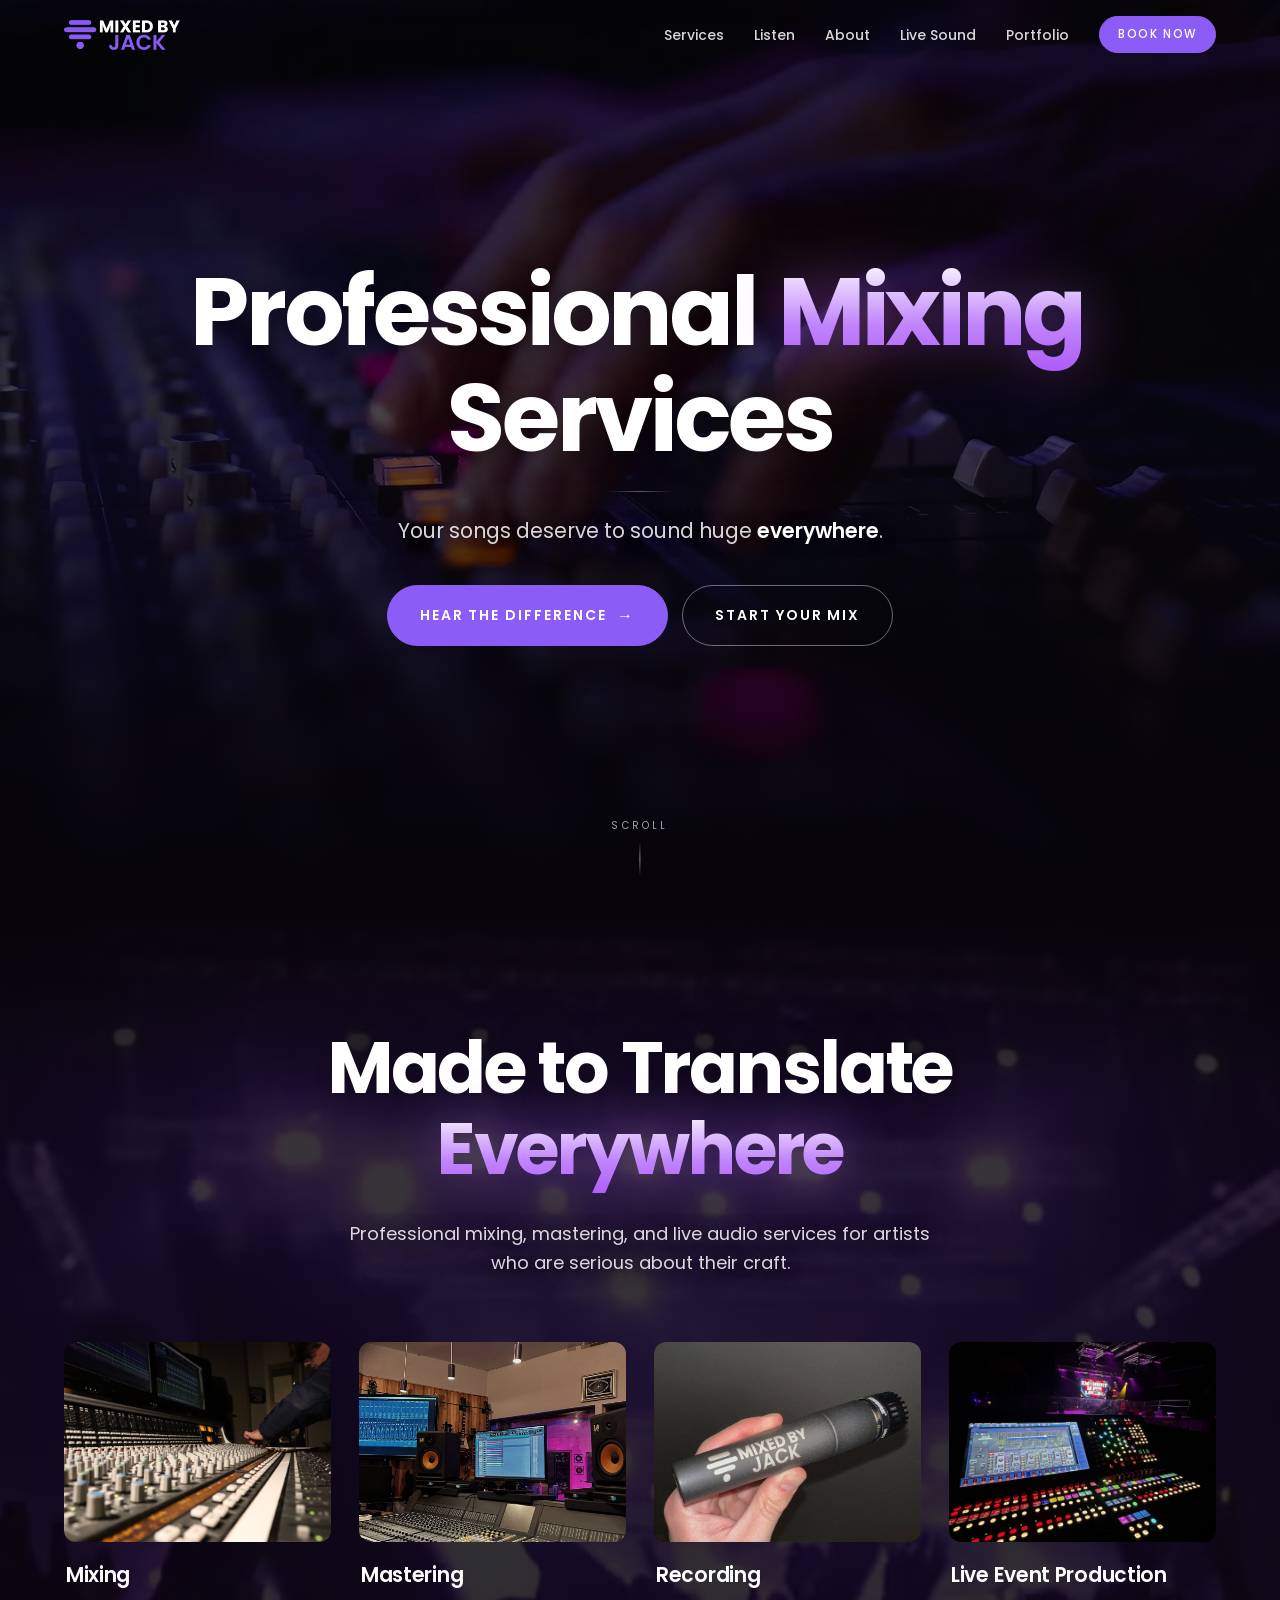
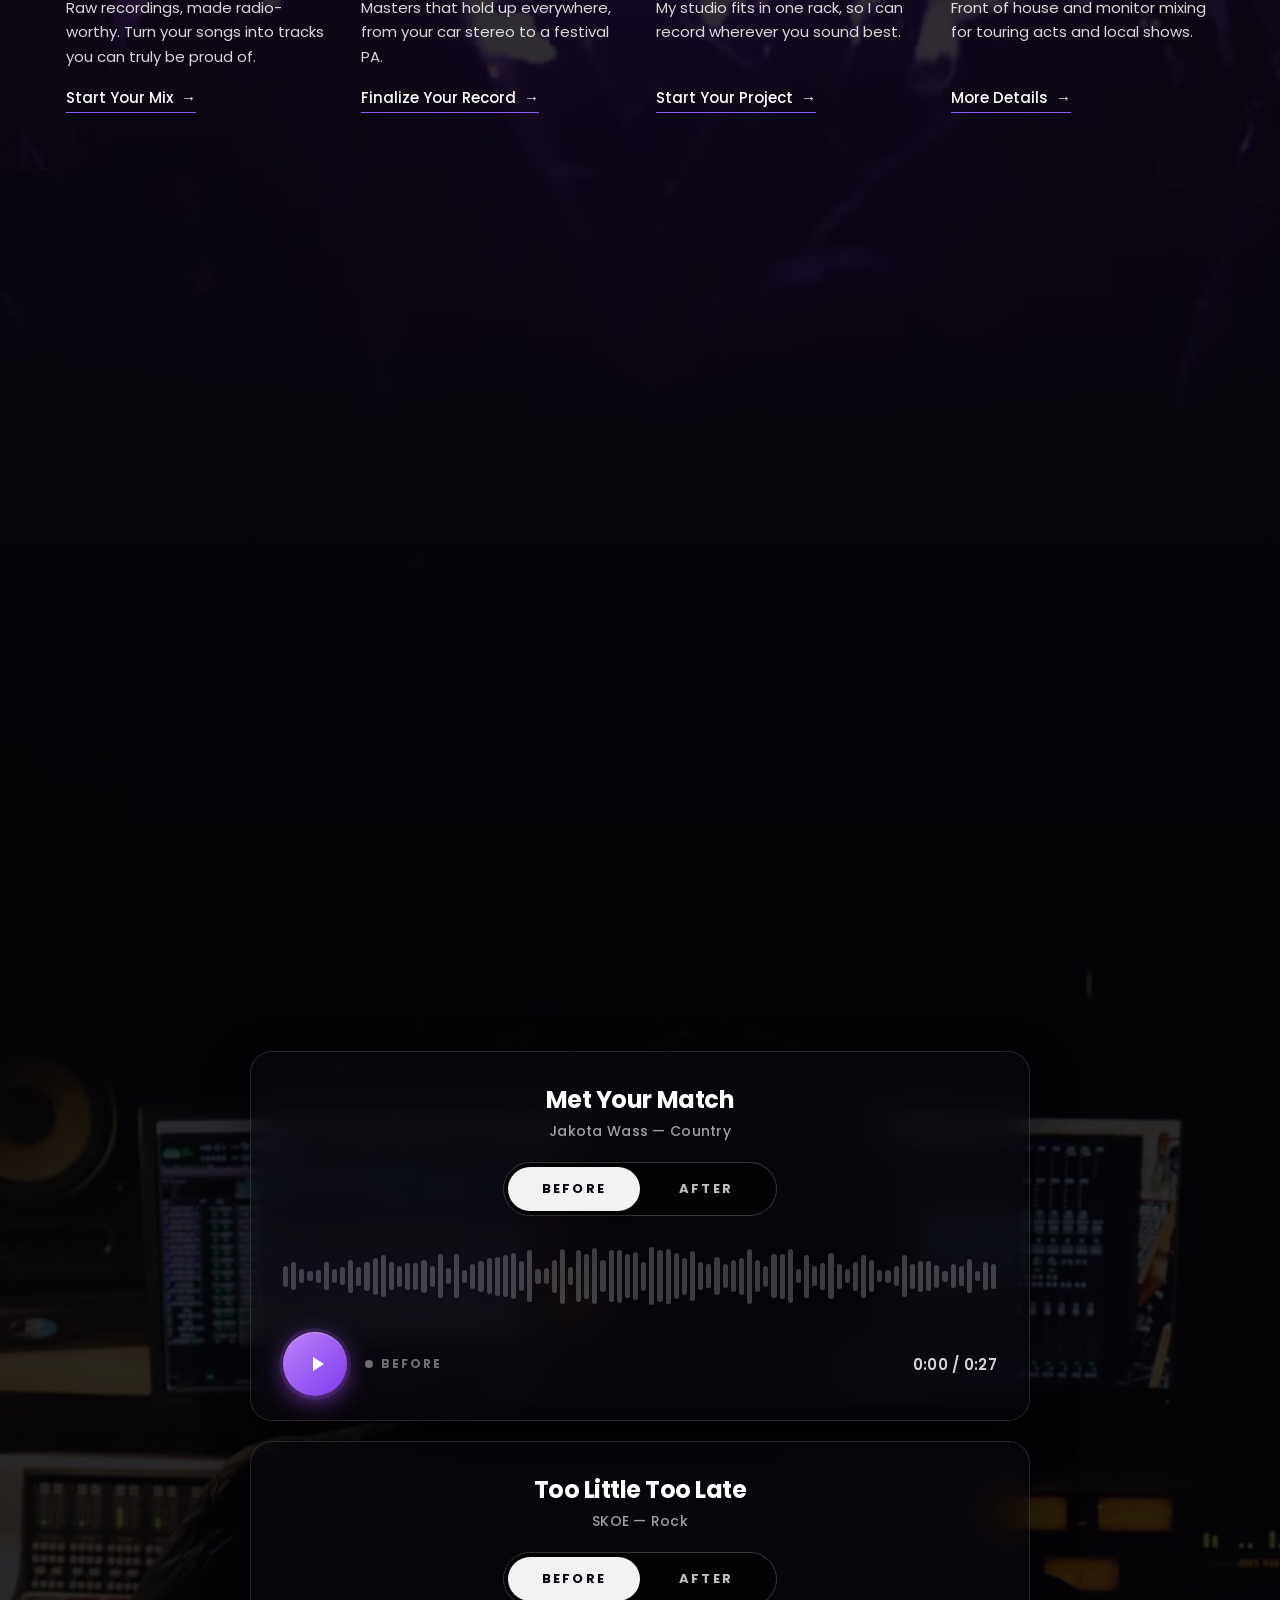
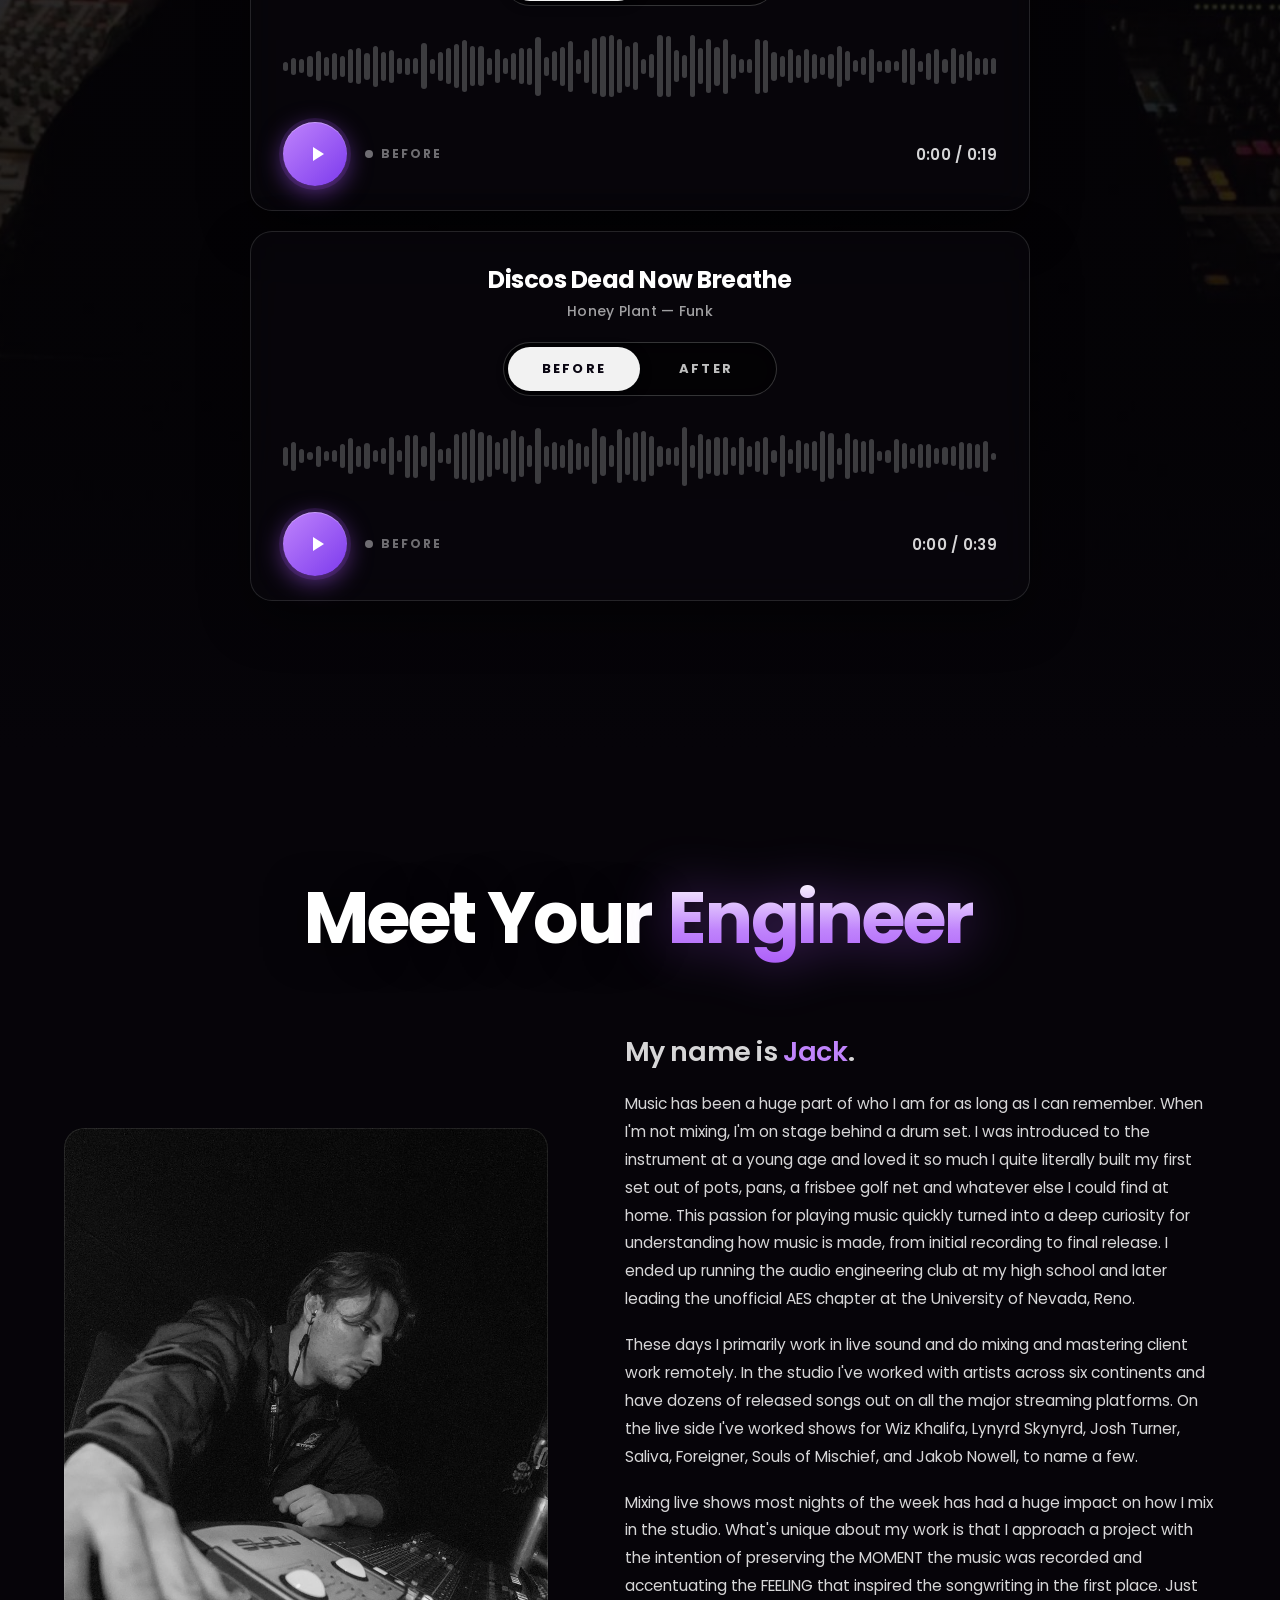
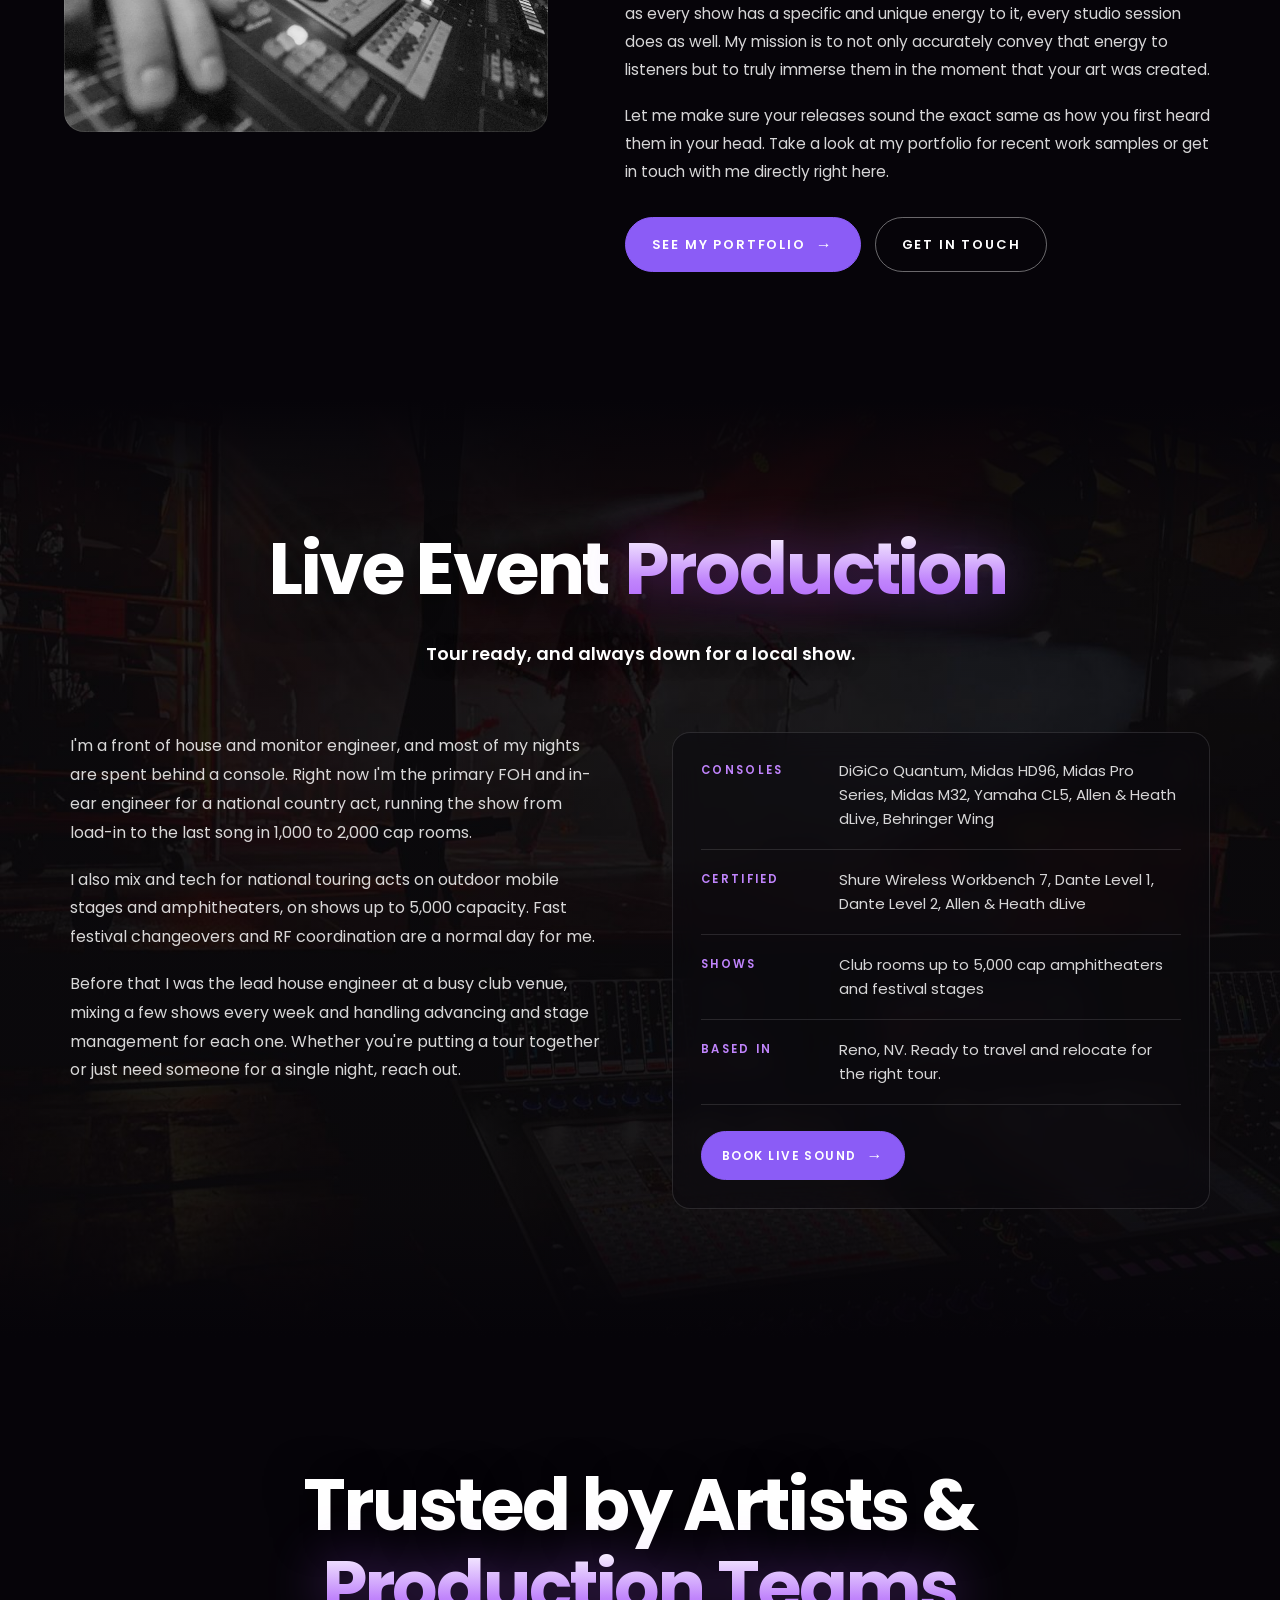
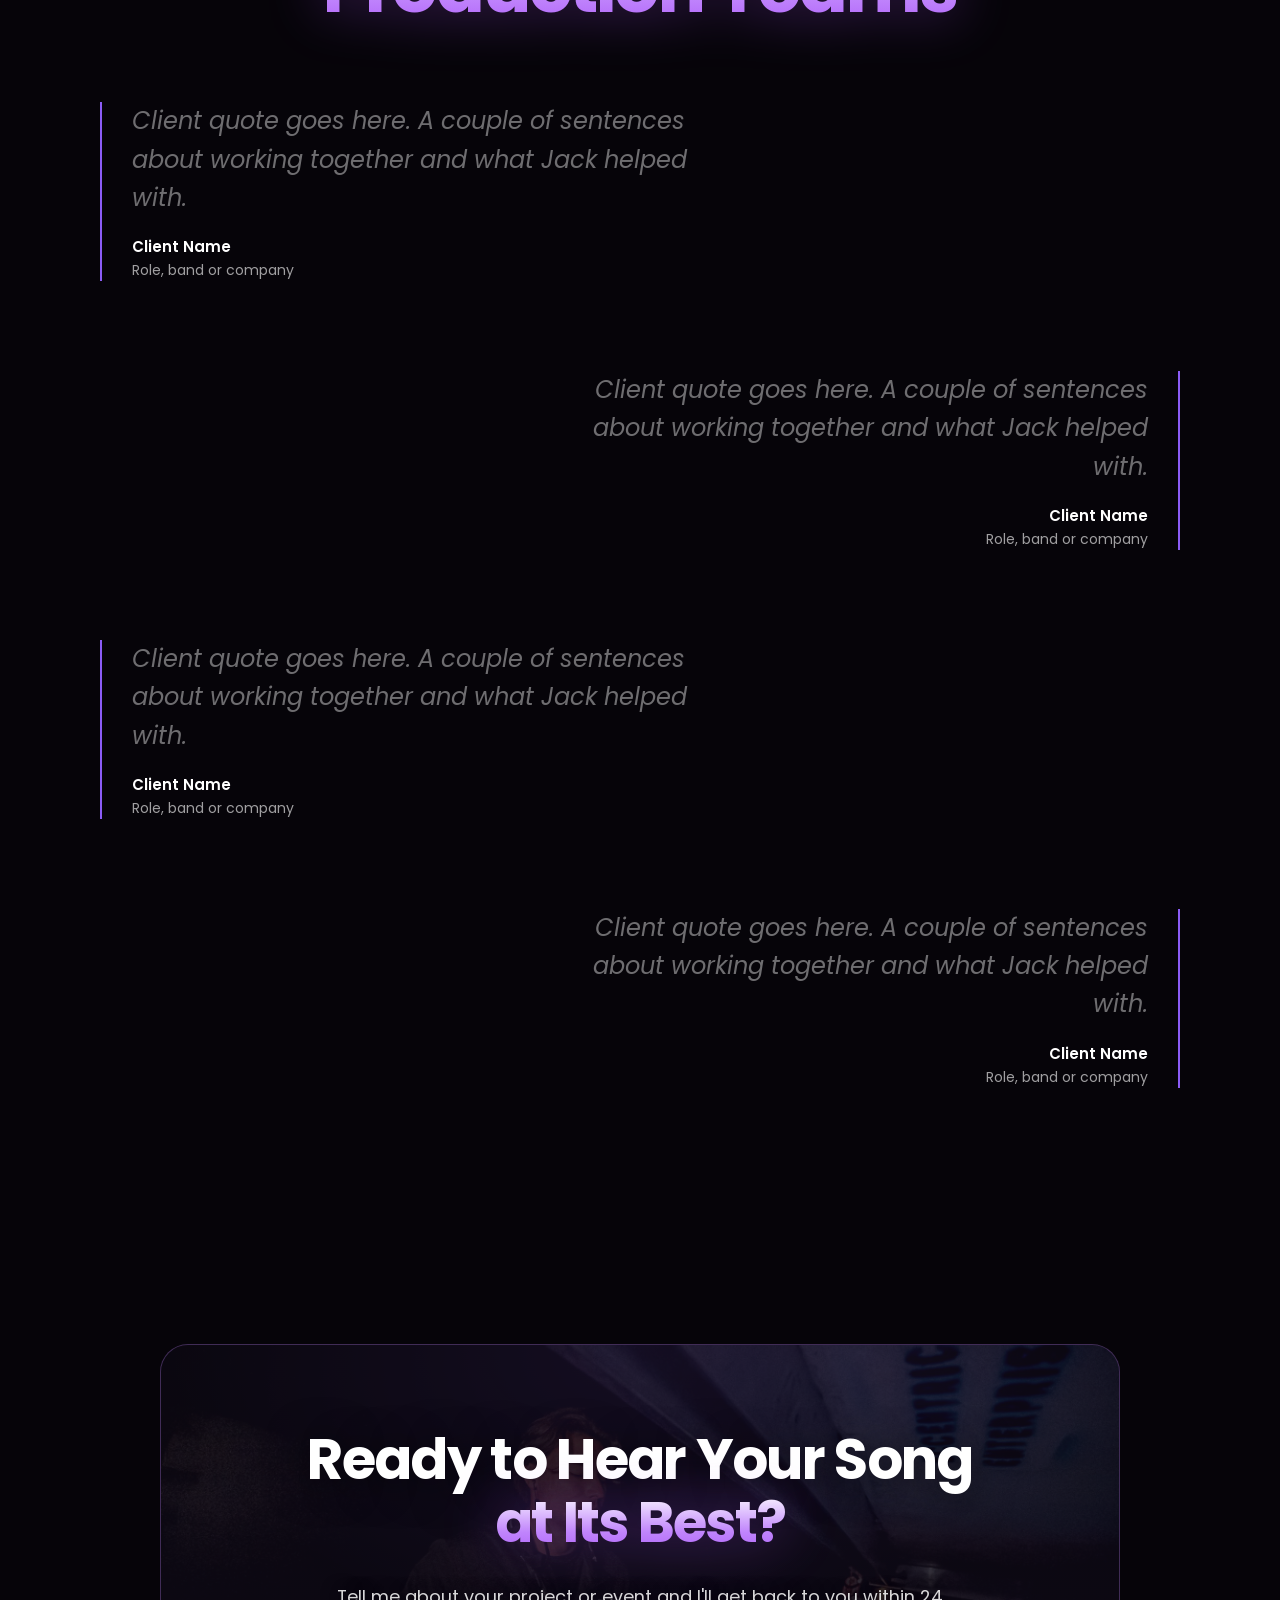
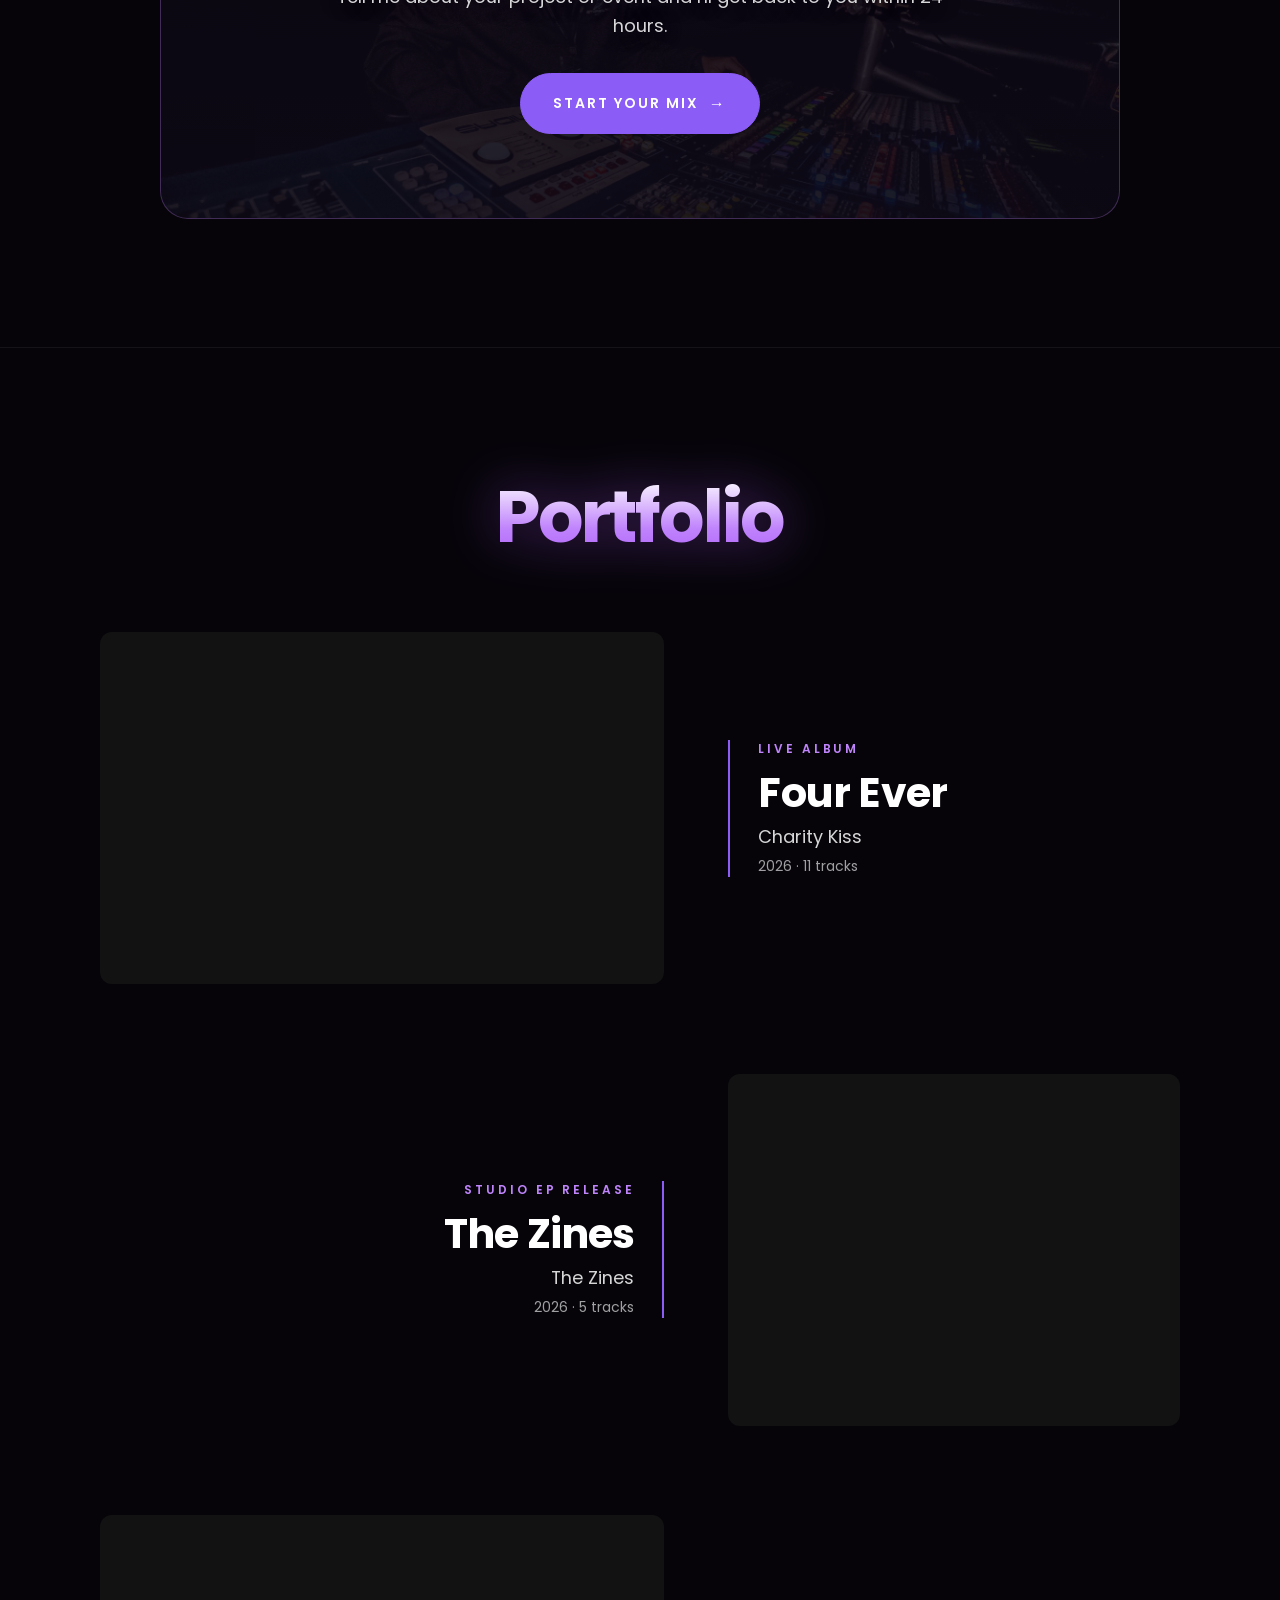
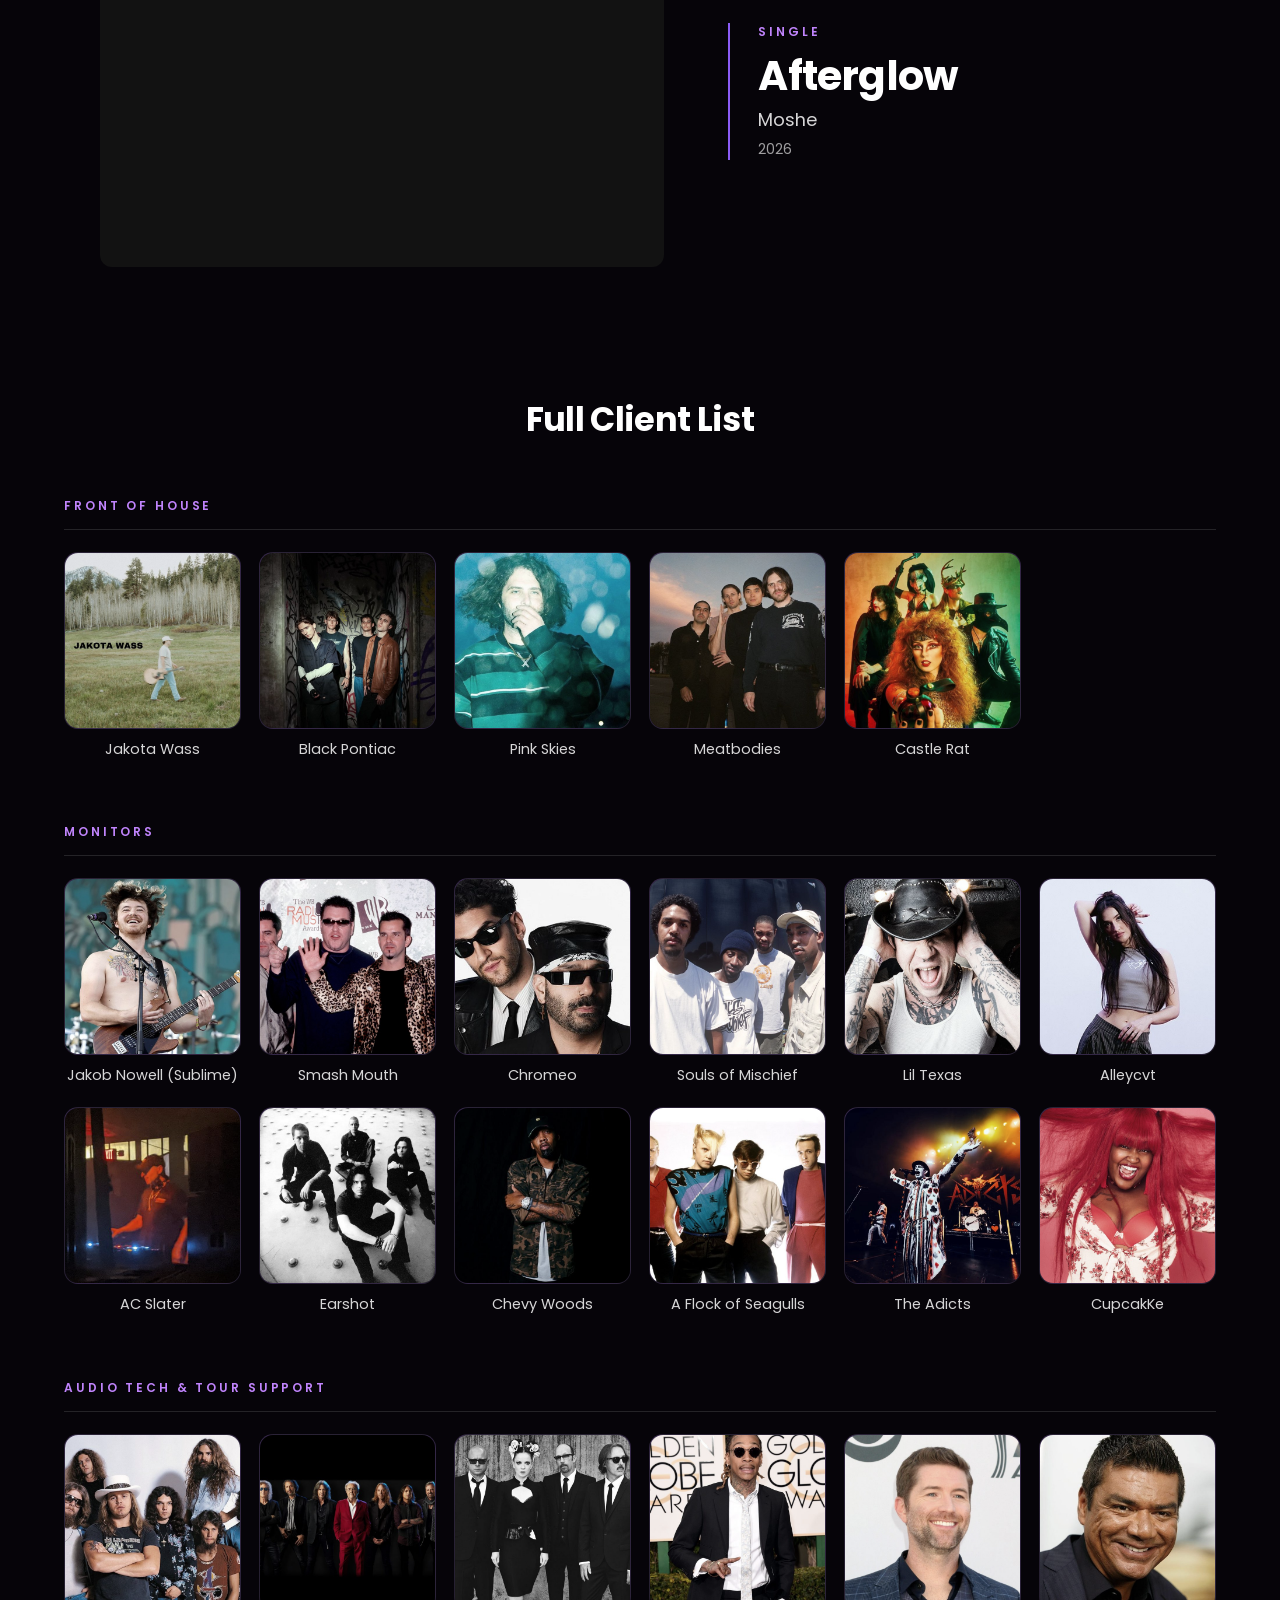
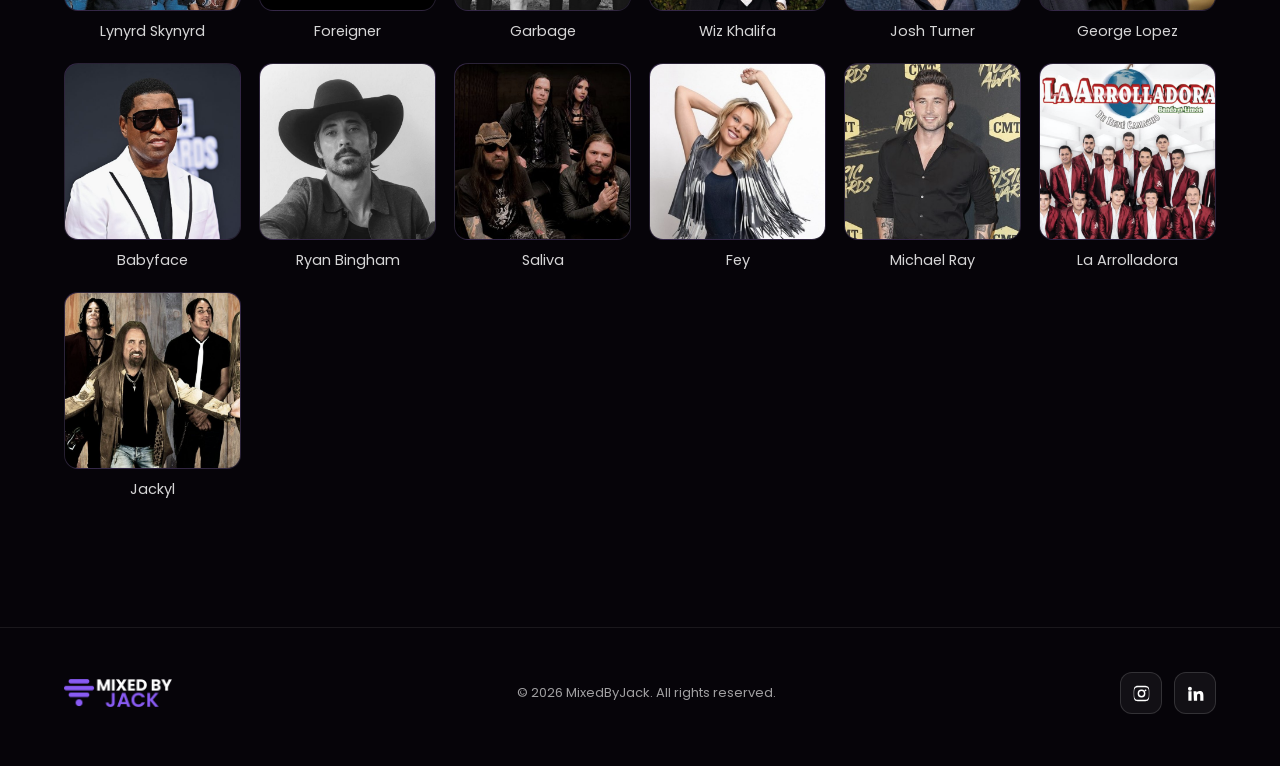
==== mixedbyjack-site 7/index.html @ 138984b7 "Add files via upload" ====
<!doctype html>
<html lang="en">
<head>
<meta charset="utf-8">
<meta name="viewport" content="width=device-width,initial-scale=1">
<title>MixedByJack | Mixing, Mastering &amp; Live Sound by Jack Barrington</title>
<meta name="description" content="Mixing, mastering, recording, and live sound by Jack Barrington. Hear the before and after, then start your mix.">
<meta property="og:title" content="MixedByJack | Professional Mixing Services">
<meta property="og:description" content="Your songs deserve to sound huge everywhere.">
<meta property="og:image" content="assets/og-image.jpg"><!-- change to the full https://yourdomain/assets/og-image.jpg once live -->
<meta name="theme-color" content="#060409">
<link rel="icon" href="assets/icon.svg" type="image/svg+xml">
<link rel="preconnect" href="https://fonts.googleapis.com">
<link rel="preconnect" href="https://fonts.gstatic.com" crossorigin>
<link href="https://fonts.googleapis.com/css2?family=Poppins:ital,wght@0,400;0,500;0,600;0,700;1,400&display=swap" rel="stylesheet">
<link rel="stylesheet" href="styles.css">
</head>
<body>

<!-- ================= NAV ================= -->
<header class="nav" id="nav">
  <div class="nav-inner">
    <a class="logo" href="#top" aria-label="MixedByJack home"><img src="assets/logo-white.png" alt="Mixed By Jack"></a>
    <button class="nav-toggle" aria-label="Open menu" aria-expanded="false"><span></span><span></span><span></span></button>
    <ul class="nav-links">
      <li><a href="#services">Services</a></li>
      <li><a href="#listen">Listen</a></li>
      <li><a href="#about">About</a></li>
      <li><a href="#live">Live Sound</a></li>
      <li><a href="#portfolio">Portfolio</a></li>
      <li><a href="#" class="btn" data-open-intake>Book Now</a></li>
    </ul>
  </div>
</header>

<main id="top">

<!-- ================= HERO ================= -->
<section class="hero" aria-label="Intro">
  <video class="hero-video" autoplay muted loop playsinline preload="auto" poster="assets/hero-poster.jpg" aria-hidden="true">
    <source src="assets/hero.mp4" type="video/mp4">
  </video>
  <div class="hero-content">
    <h1>Professional <span class="accent">Mixing</span> Services</h1>
    <div class="hero-rule" aria-hidden="true"></div>
    <p class="subhead">Your songs deserve to sound huge <strong>everywhere</strong>.</p>
    <div class="hero-ctas">
      <a href="#listen" class="btn btn-lg">Hear the Difference <span class="arrow">→</span></a>
      <a href="#" class="btn btn-lg btn-ghost" data-open-intake>Start Your Mix</a>
    </div>
  </div>
  <a href="#services" class="scroll-cue" aria-label="Scroll down"><span>Scroll</span><span class="bar"></span></a>
</section>

<!-- ================= SERVICES ================= -->
<section class="section services" id="services">
  <div class="bg-media" aria-hidden="true">
    <video autoplay muted loop playsinline preload="metadata" poster="assets/services-bg-poster.jpg">
      <source src="assets/services-bg.mp4" type="video/mp4">
    </video>
  </div>
  <div class="bg-shade" aria-hidden="true"></div>

  <div class="wrap">
    <header class="section-head reveal">
      <h2 class="h2">Made to Translate <span class="accent">Everywhere</span></h2>
      <p class="lede">Professional mixing, mastering, and live audio services for artists who are serious about their craft.</p>
    </header>

    <div class="svc-grid">
      <article class="svc reveal">
        <div class="svc-media"><img src="assets/mixing.jpg" alt="Jack mixing on an analog console" loading="lazy"></div>
        <div class="svc-body">
          <h3>Mixing</h3>
          <p>Raw recordings, made radio-worthy. Turn your songs into tracks you can truly be proud of.</p>
          <a href="#" class="svc-link" data-open-intake>Start Your Mix <span class="arrow">→</span></a>
        </div>
      </article>
      <article class="svc reveal">
        <div class="svc-media"><img src="assets/mastering.jpg" alt="Studio control room with a large-format console" loading="lazy"></div>
        <div class="svc-body">
          <h3>Mastering</h3>
          <p>Masters that hold up everywhere, from your car stereo to a festival PA.</p>
          <a href="#" class="svc-link" data-open-intake>Finalize Your Record <span class="arrow">→</span></a>
        </div>
      </article>
      <article class="svc reveal">
        <div class="svc-media"><img class="mic" src="assets/recording.jpg" alt="Shure SM57 with the Mixed By Jack logo" loading="lazy"></div>
        <div class="svc-body">
          <h3>Recording</h3>
          <p>My studio fits in one rack, so I can record wherever you sound best.</p>
          <a href="#" class="svc-link" data-open-intake>Start Your Project <span class="arrow">→</span></a>
        </div>
      </article>
      <article class="svc reveal">
        <div class="svc-media"><img src="assets/live-card.jpg" alt="DiGiCo console at a live show" loading="lazy"></div>
        <div class="svc-body">
          <h3>Live Event Production</h3>
          <p>Front of house and monitor mixing for touring acts and local shows.</p>
          <a href="#live" class="svc-link">More Details <span class="arrow">→</span></a>
        </div>
      </article>
    </div>

    <div class="trust reveal" aria-label="Selected artists">
      <span class="label">Trusted on Stages With</span>
      <div class="artists">
        <span>Lynyrd Skynyrd</span><span class="sep" aria-hidden="true"></span>
        <span>Wiz Khalifa</span><span class="sep" aria-hidden="true"></span>
        <span>Jakob Nowell (Sublime)</span><span class="sep" aria-hidden="true"></span>
        <span>Foreigner</span><span class="sep" aria-hidden="true"></span>
        <span>Smash Mouth</span><span class="sep" aria-hidden="true"></span>
        <span>Josh Turner</span><span class="sep" aria-hidden="true"></span>
        <span>Chromeo</span><span class="sep" aria-hidden="true"></span>
        <span>A Flock of Seagulls</span><span class="sep" aria-hidden="true"></span>
        <span>Souls of Mischief</span><span class="sep" aria-hidden="true"></span>
        <span>The Adicts</span><span class="sep" aria-hidden="true"></span>
        <span>CupcakKe</span><span class="sep" aria-hidden="true"></span>
        <span>Black Pontiac</span><span class="sep" aria-hidden="true"></span>
        <span>Lil Texas</span>
      </div>
      <a href="#portfolio" class="btn btn-ghost">See the Full Client List <span class="arrow">→</span></a>
    </div>
  </div>
</section>

<!-- ================= HEAR THE DIFFERENCE ================= -->
<section class="section listen" id="listen">
  <div class="bg-media" aria-hidden="true"><img src="assets/listen-bg.jpg" alt="" loading="lazy"></div>
  <div class="bg-shade" aria-hidden="true"></div>
  <div class="wrap">
    <header class="section-head reveal">
      <h2 class="h2">Hear the <span class="accent">Difference</span></h2>
      <p class="lede">Raw files vs final mix.</p>
    </header>
    <div class="players" id="players"></div>
  </div>
</section>

<!-- ================= ABOUT ================= -->
<section class="section about" id="about">
  <div class="wrap">
    <header class="section-head reveal">
      <h2 class="h2">Meet Your <span class="accent">Engineer</span></h2>
    </header>
    <div class="about-grid">
      <div class="about-photo reveal">
        <img src="assets/about-jack-bw.jpg" alt="Jack Barrington mixing on a Midas console" loading="lazy">
      </div>
      <div class="about-text reveal">
        <p class="hello">My name is <span>Jack</span>.</p>
        <p>Music has been a huge part of who I am for as long as I can remember. When I'm not mixing, I'm on stage behind a drum set. I was introduced to the instrument at a young age and loved it so much I quite literally built my first set out of pots, pans, a frisbee golf net and whatever else I could find at home. This passion for playing music quickly turned into a deep curiosity for understanding how music is made, from initial recording to final release. I ended up running the audio engineering club at my high school and later leading the unofficial AES chapter at the University of Nevada, Reno.</p>
        <p>These days I primarily work in live sound and do mixing and mastering client work remotely. In the studio I've worked with artists across six continents and have dozens of released songs out on all the major streaming platforms. On the live side I've worked shows for Wiz Khalifa, Lynyrd Skynyrd, Josh Turner, Saliva, Foreigner, Souls of Mischief, and Jakob Nowell, to name a few.</p>
        <p>Mixing live shows most nights of the week has had a huge impact on how I mix in the studio. What's unique about my work is that I approach a project with the intention of preserving the MOMENT the music was recorded and accentuating the FEELING that inspired the songwriting in the first place. Just as every show has a specific and unique energy to it, every studio session does as well. My mission is to not only accurately convey that energy to listeners but to truly immerse them in the moment that your art was created.</p>
        <p>Let me make sure your releases sound the exact same as how you first heard them in your head. Take a look at my portfolio for recent work samples or get in touch with me directly right here.</p>
        <div class="about-ctas">
          <a href="#portfolio" class="btn">See My Portfolio <span class="arrow">→</span></a>
          <a href="#" class="btn btn-ghost" data-open-contact>Get in Touch</a>
        </div>
      </div>
    </div>
  </div>
</section>

<!-- ================= LIVE SOUND ================= -->
<section class="section live" id="live">
  <div class="bg-media" aria-hidden="true"><img src="assets/live-bg.jpg" alt="" loading="lazy"></div>
  <div class="bg-shade" aria-hidden="true"></div>
  <div class="wrap">
    <header class="section-head reveal">
      <h2 class="h2">Live Event <span class="accent">Production</span></h2>
      <p class="lede"><strong>Tour ready, and always down for a local show.</strong></p>
    </header>
    <div class="live-grid">
      <div class="live-copy reveal">
        <p>I'm a front of house and monitor engineer, and most of my nights are spent behind a console. Right now I'm the primary FOH and in-ear engineer for a national country act, running the show from load-in to the last song in 1,000 to 2,000 cap rooms.</p>
        <p>I also mix and tech for national touring acts on outdoor mobile stages and amphitheaters, on shows up to 5,000 capacity. Fast festival changeovers and RF coordination are a normal day for me.</p>
        <p>Before that I was the lead house engineer at a busy club venue, mixing a few shows every week and handling advancing and stage management for each one. Whether you're putting a tour together or just need someone for a single night, reach out.</p>
      </div>
      <div class="live-panel reveal">
        <dl class="specs">
          <div class="spec"><dt>Consoles</dt><dd>DiGiCo Quantum, Midas HD96, Midas Pro Series, Midas M32, Yamaha CL5, Allen &amp; Heath dLive, Behringer Wing</dd></div>
          <div class="spec"><dt>Certified</dt><dd>Shure Wireless Workbench 7, Dante Level 1, Dante Level 2, Allen &amp; Heath dLive</dd></div>
          <div class="spec"><dt>Shows</dt><dd>Club rooms up to 5,000 cap amphitheaters and festival stages</dd></div>
          <div class="spec"><dt>Based in</dt><dd>Reno, NV. Ready to travel and relocate for the right tour.</dd></div>
        </dl>
        <div class="live-ctas">
          <a href="#" class="btn btn-sm" data-open-contact>Book Live Sound <span class="arrow">→</span></a>
        </div>
      </div>
    </div>
  </div>
</section>

<!-- ================= TESTIMONIALS ================= -->
<section class="section testimonials" id="testimonials">
  <div class="wrap">
    <header class="section-head reveal">
      <h2 class="h2">Trusted by Artists&nbsp;&amp; <span class="accent">Production Teams</span></h2>
    </header>
    <!-- PLACEHOLDERS: replace with real quotes before going live -->
    <div class="quotes">
      <figure class="quote placeholder from-left">
        <blockquote>Client quote goes here. A couple of sentences about working together and what Jack helped with.</blockquote>
        <figcaption>Client Name<span>Role, band or company</span></figcaption>
      </figure>
      <figure class="quote placeholder right from-right">
        <blockquote>Client quote goes here. A couple of sentences about working together and what Jack helped with.</blockquote>
        <figcaption>Client Name<span>Role, band or company</span></figcaption>
      </figure>
      <figure class="quote placeholder from-left">
        <blockquote>Client quote goes here. A couple of sentences about working together and what Jack helped with.</blockquote>
        <figcaption>Client Name<span>Role, band or company</span></figcaption>
      </figure>
      <figure class="quote placeholder right from-right">
        <blockquote>Client quote goes here. A couple of sentences about working together and what Jack helped with.</blockquote>
        <figcaption>Client Name<span>Role, band or company</span></figcaption>
      </figure>
    </div>
  </div>
</section>

<!-- ================= CLOSING CTA ================= -->
<section class="section cta-band">
  <div class="cta-box reveal">
    <div class="cta-img" aria-hidden="true"></div>
    <h2 class="h2">Ready to Hear Your Song <span class="accent">at Its Best?</span></h2>
    <p class="lede">Tell me about your project or event and I'll get back to you within 24 hours.</p>
    <a href="#" class="btn btn-lg" data-open-intake>Start Your Mix <span class="arrow">→</span></a>
  </div>
</section>

<!-- ================= PORTFOLIO ================= -->
<section class="section portfolio" id="portfolio">
  <div class="wrap">
    <header class="section-head reveal">
      <h2 class="h2"><span class="accent">Portfolio</span></h2>
    </header>
    <div class="releases">
      <div class="release left from-left">
        <div class="release-embed">
          <iframe title="Four Ever by Charity Kiss on Spotify" src="https://open.spotify.com/embed/album/7y5wFGn7A2jJnb17vfEDU3?utm_source=generator" width="100%" height="352" frameborder="0" allow="autoplay; clipboard-write; encrypted-media; fullscreen; picture-in-picture" loading="lazy"></iframe>
        </div>
        <div class="release-info">
          <span class="release-kind">Live Album</span>
          <h3>Four Ever</h3>
          <p class="release-artist">Charity Kiss</p>
          <p class="release-meta">2026 &middot; 11 tracks</p>
        </div>
      </div>
      <div class="release right from-right">
        <div class="release-embed">
          <iframe title="The Zines by The Zines on Spotify" src="https://open.spotify.com/embed/album/1oE1qBCgJQDPARWsbunAj9?utm_source=generator" width="100%" height="352" frameborder="0" allow="autoplay; clipboard-write; encrypted-media; fullscreen; picture-in-picture" loading="lazy"></iframe>
        </div>
        <div class="release-info">
          <span class="release-kind">Studio EP Release</span>
          <h3>The Zines</h3>
          <p class="release-artist">The Zines</p>
          <p class="release-meta">2026 &middot; 5 tracks</p>
        </div>
      </div>
      <div class="release left from-left">
        <div class="release-embed">
          <iframe title="Afterglow by Moshe on Spotify" src="https://open.spotify.com/embed/track/5AKsgfSMQgeQwxDvPoNpX8?utm_source=generator" width="100%" height="352" frameborder="0" allow="autoplay; clipboard-write; encrypted-media; fullscreen; picture-in-picture" loading="lazy"></iframe>
        </div>
        <div class="release-info">
          <span class="release-kind">Single</span>
          <h3>Afterglow</h3>
          <p class="release-artist">Moshe</p>
          <p class="release-meta">2026</p>
        </div>
      </div>
    </div>

    <h3 class="clients-title reveal">Full Client List</h3>
    <!-- Artist photos: drop square images into assets/clients/ named like the src below
         (e.g. assets/clients/wiz-khalifa.jpg). Any artist without a photo shows initials. -->
    <div class="client-groups">
      <div class="client-group reveal">
        <h3>Front of House</h3>
        <ul class="artist-grid">
          <li class="artist"><div class="artist-img"><span class="initials" aria-hidden="true">JW</span><img src="assets/clients/jakota-wass.jpg" alt="Jakota Wass" loading="lazy" onerror="this.remove()"></div><span class="artist-name">Jakota Wass</span></li>
          <li class="artist"><div class="artist-img"><span class="initials" aria-hidden="true">BP</span><img src="assets/clients/black-pontiac.jpg" alt="Black Pontiac" loading="lazy" onerror="this.remove()"></div><span class="artist-name">Black Pontiac</span></li>
          <li class="artist"><div class="artist-img"><span class="initials" aria-hidden="true">PS</span><img src="assets/clients/pink-skies.jpg" alt="Pink Skies" loading="lazy" onerror="this.remove()"></div><span class="artist-name">Pink Skies</span></li>
          <li class="artist"><div class="artist-img"><span class="initials" aria-hidden="true">M</span><img src="assets/clients/meatbodies.jpg" alt="Meatbodies" loading="lazy" onerror="this.remove()"></div><span class="artist-name">Meatbodies</span></li>
          <li class="artist"><div class="artist-img"><span class="initials" aria-hidden="true">CR</span><img src="assets/clients/castle-rat.jpg" alt="Castle Rat" loading="lazy" onerror="this.remove()"></div><span class="artist-name">Castle Rat</span></li>
        </ul>
      </div>
      <div class="client-group reveal">
        <h3>Monitors</h3>
        <ul class="artist-grid">
          <li class="artist"><div class="artist-img"><span class="initials" aria-hidden="true">JN</span><img src="assets/clients/jakob-nowell-sublime.jpg" alt="Jakob Nowell (Sublime)" loading="lazy" onerror="this.remove()"></div><span class="artist-name">Jakob Nowell (Sublime)</span></li>
          <li class="artist"><div class="artist-img"><span class="initials" aria-hidden="true">SM</span><img src="assets/clients/smash-mouth.jpg" alt="Smash Mouth" loading="lazy" onerror="this.remove()"></div><span class="artist-name">Smash Mouth</span></li>
          <li class="artist"><div class="artist-img"><span class="initials" aria-hidden="true">C</span><img src="assets/clients/chromeo.jpg" alt="Chromeo" loading="lazy" onerror="this.remove()"></div><span class="artist-name">Chromeo</span></li>
          <li class="artist"><div class="artist-img"><span class="initials" aria-hidden="true">SM</span><img src="assets/clients/souls-of-mischief.jpg" alt="Souls of Mischief" loading="lazy" onerror="this.remove()"></div><span class="artist-name">Souls of Mischief</span></li>
          <li class="artist"><div class="artist-img"><span class="initials" aria-hidden="true">LT</span><img src="assets/clients/lil-texas.jpg" alt="Lil Texas" loading="lazy" onerror="this.remove()"></div><span class="artist-name">Lil Texas</span></li>
          <li class="artist"><div class="artist-img"><span class="initials" aria-hidden="true">A</span><img src="assets/clients/alleycvt.jpg" alt="Alleycvt" loading="lazy" onerror="this.remove()"></div><span class="artist-name">Alleycvt</span></li>
          <li class="artist"><div class="artist-img"><span class="initials" aria-hidden="true">AS</span><img src="assets/clients/ac-slater.jpg" alt="AC Slater" loading="lazy" onerror="this.remove()"></div><span class="artist-name">AC Slater</span></li>
          <li class="artist"><div class="artist-img"><span class="initials" aria-hidden="true">E</span><img src="assets/clients/earshot.jpg" alt="Earshot" loading="lazy" onerror="this.remove()"></div><span class="artist-name">Earshot</span></li>
          <li class="artist"><div class="artist-img"><span class="initials" aria-hidden="true">CW</span><img src="assets/clients/chevy-woods.jpg" alt="Chevy Woods" loading="lazy" onerror="this.remove()"></div><span class="artist-name">Chevy Woods</span></li>
          <li class="artist"><div class="artist-img"><span class="initials" aria-hidden="true">AF</span><img src="assets/clients/a-flock-of-seagulls.jpg" alt="A Flock of Seagulls" loading="lazy" onerror="this.remove()"></div><span class="artist-name">A Flock of Seagulls</span></li>
          <li class="artist"><div class="artist-img"><span class="initials" aria-hidden="true">TA</span><img src="assets/clients/the-adicts.jpg" alt="The Adicts" loading="lazy" onerror="this.remove()"></div><span class="artist-name">The Adicts</span></li>
          <li class="artist"><div class="artist-img"><span class="initials" aria-hidden="true">C</span><img src="assets/clients/cupcakke.jpg" alt="CupcakKe" loading="lazy" onerror="this.remove()"></div><span class="artist-name">CupcakKe</span></li>
        </ul>
      </div>
      <div class="client-group reveal">
        <h3>Audio Tech &amp; Tour Support</h3>
        <ul class="artist-grid">
          <li class="artist"><div class="artist-img"><span class="initials" aria-hidden="true">LS</span><img src="assets/clients/lynyrd-skynyrd.jpg" alt="Lynyrd Skynyrd" loading="lazy" onerror="this.remove()"></div><span class="artist-name">Lynyrd Skynyrd</span></li>
          <li class="artist"><div class="artist-img"><span class="initials" aria-hidden="true">F</span><img src="assets/clients/foreigner.jpg" alt="Foreigner" loading="lazy" onerror="this.remove()"></div><span class="artist-name">Foreigner</span></li>
          <li class="artist"><div class="artist-img"><span class="initials" aria-hidden="true">G</span><img src="assets/clients/garbage.jpg" alt="Garbage" loading="lazy" onerror="this.remove()"></div><span class="artist-name">Garbage</span></li>
          <li class="artist"><div class="artist-img"><span class="initials" aria-hidden="true">WK</span><img src="assets/clients/wiz-khalifa.jpg" alt="Wiz Khalifa" loading="lazy" onerror="this.remove()"></div><span class="artist-name">Wiz Khalifa</span></li>
          <li class="artist"><div class="artist-img"><span class="initials" aria-hidden="true">JT</span><img src="assets/clients/josh-turner.jpg" alt="Josh Turner" loading="lazy" onerror="this.remove()"></div><span class="artist-name">Josh Turner</span></li>
          <li class="artist"><div class="artist-img"><span class="initials" aria-hidden="true">GL</span><img src="assets/clients/george-lopez.jpg" alt="George Lopez" loading="lazy" onerror="this.remove()"></div><span class="artist-name">George Lopez</span></li>
          <li class="artist"><div class="artist-img"><span class="initials" aria-hidden="true">B</span><img src="assets/clients/babyface.jpg" alt="Babyface" loading="lazy" onerror="this.remove()"></div><span class="artist-name">Babyface</span></li>
          <li class="artist"><div class="artist-img"><span class="initials" aria-hidden="true">RB</span><img src="assets/clients/ryan-bingham.jpg" alt="Ryan Bingham" loading="lazy" onerror="this.remove()"></div><span class="artist-name">Ryan Bingham</span></li>
          <li class="artist"><div class="artist-img"><span class="initials" aria-hidden="true">S</span><img src="assets/clients/saliva.jpg" alt="Saliva" loading="lazy" onerror="this.remove()"></div><span class="artist-name">Saliva</span></li>
          <li class="artist"><div class="artist-img"><span class="initials" aria-hidden="true">F</span><img src="assets/clients/fey.jpg" alt="Fey" loading="lazy" onerror="this.remove()"></div><span class="artist-name">Fey</span></li>
          <li class="artist"><div class="artist-img"><span class="initials" aria-hidden="true">MR</span><img src="assets/clients/michael-ray.jpg" alt="Michael Ray" loading="lazy" onerror="this.remove()"></div><span class="artist-name">Michael Ray</span></li>
          <li class="artist"><div class="artist-img"><span class="initials" aria-hidden="true">LA</span><img src="assets/clients/la-arrolladora.jpg" alt="La Arrolladora" loading="lazy" onerror="this.remove()"></div><span class="artist-name">La Arrolladora</span></li>
          <li class="artist"><div class="artist-img"><span class="initials" aria-hidden="true">J</span><img src="assets/clients/jackyl.jpg" alt="Jackyl" loading="lazy" onerror="this.remove()"></div><span class="artist-name">Jackyl</span></li>
        </ul>
      </div>
    </div>
  </div>
</section>

</main>

<footer class="footer">
  <div class="footer-inner">
    <a class="logo" href="#top" aria-label="Back to top"><img src="assets/logo-white.png" alt="Mixed By Jack"></a>
    <small>&copy; <span id="year"></span> MixedByJack. All rights reserved.</small>
    <div class="socials">
      <a class="social" href="https://www.instagram.com/mixed.by.jack" target="_blank" rel="noopener" aria-label="Instagram">
        <svg viewBox="0 0 24 24"><path d="M12 2.2c3.2 0 3.6 0 4.8.1 1.2.1 1.8.2 2.2.4.6.2 1 .5 1.4.9.4.4.7.8.9 1.4.2.4.4 1 .4 2.2.1 1.3.1 1.6.1 4.8s0 3.6-.1 4.8c-.1 1.2-.2 1.8-.4 2.2-.2.6-.5 1-.9 1.4-.4.4-.8.7-1.4.9-.4.2-1 .4-2.2.4-1.3.1-1.6.1-4.8.1s-3.6 0-4.8-.1c-1.2-.1-1.8-.2-2.2-.4-.6-.2-1-.5-1.4-.9-.4-.4-.7-.8-.9-1.4-.2-.4-.4-1-.4-2.2C2.2 15.6 2.2 15.2 2.2 12s0-3.6.1-4.8c.1-1.2.2-1.8.4-2.2.2-.6.5-1 .9-1.4.4-.4.8-.7 1.4-.9.4-.2 1-.4 2.2-.4C8.4 2.2 8.8 2.2 12 2.2zm0 1.8c-3.1 0-3.5 0-4.7.1-1.1.1-1.7.2-2.1.4-.5.2-.9.4-1.2.8-.4.4-.6.7-.8 1.2-.2.4-.3 1-.4 2.1C2.7 9.8 2.7 10.2 2.7 12s0 2.2.1 3.4c.1 1.1.2 1.7.4 2.1.2.5.4.9.8 1.2.4.4.7.6 1.2.8.4.2 1 .3 2.1.4 1.2.1 1.6.1 4.7.1s3.5 0 4.7-.1c1.1-.1 1.7-.2 2.1-.4.5-.2.9-.4 1.2-.8.4-.4.6-.7.8-1.2.2-.4.3-1 .4-2.1.1-1.2.1-1.6.1-3.4s0-2.2-.1-3.4c-.1-1.1-.2-1.7-.4-2.1-.2-.5-.4-.9-.8-1.2-.4-.4-.7-.6-1.2-.8-.4-.2-1-.3-2.1-.4C15.5 4 15.1 4 12 4zm0 3.1a4.9 4.9 0 110 9.8 4.9 4.9 0 010-9.8zm0 8a3.1 3.1 0 100-6.2 3.1 3.1 0 000 6.2zm5.1-8.3a1.15 1.15 0 110 2.3 1.15 1.15 0 010-2.3z"/></svg>
      </a>
      <a class="social" href="https://www.linkedin.com/in/jack-barrington/" target="_blank" rel="noopener" aria-label="LinkedIn">
        <svg viewBox="0 0 24 24"><path d="M4.98 3.5a2.5 2.5 0 11-.02 5 2.5 2.5 0 01.02-5zM3 9h4v12H3zM9.5 9h3.8v1.7h.1c.5-1 1.8-2 3.8-2 4 0 4.8 2.6 4.8 6V21h-4v-5.6c0-1.3 0-3-1.9-3s-2.1 1.4-2.1 2.9V21h-4z"/></svg>
      </a>
    </div>
  </div>
</footer>

<!-- ================= INTAKE MODAL ================= -->
<div class="modal" id="intake" role="dialog" aria-modal="true" aria-labelledby="intake-title">
  <div class="modal-panel">
    <button class="modal-close" type="button" aria-label="Close" data-close-intake>&times;</button>
    <h2 id="intake-title">From Rough Demo to <span class="accent">Release Ready</span></h2>
    <p class="sub">Tell me about your project and I'll get back to you with next steps.</p>

    <form class="form" id="intake-form" novalidate>
      <div class="row-2">
        <div class="field" data-required>
          <label for="f-first">First name <span class="req">*</span></label>
          <input class="input" id="f-first" name="first_name" type="text" autocomplete="given-name" placeholder="Your first name">
          <div class="err">Please enter your first name.</div>
        </div>
        <div class="field" data-required>
          <label for="f-artist">Artist / band name <span class="req">*</span></label>
          <input class="input" id="f-artist" name="artist_name" type="text" placeholder="Who's the music by?">
          <div class="err">Please enter your artist or band name.</div>
        </div>
      </div>

      <div class="field" data-required data-type="email">
        <label for="f-email">Email <span class="req">*</span></label>
        <input class="input" id="f-email" name="email" type="email" autocomplete="email" placeholder="you@email.com">
        <div class="err">Please enter a valid email address.</div>
      </div>

      <div class="field" data-required data-type="choice">
        <span class="label" id="f-type-label">Project type <span class="req">*</span></span>
        <div class="choice-group" role="radiogroup" aria-labelledby="f-type-label">
          <label class="choice"><input type="radio" name="project_type" value="Single"><span>Single</span></label>
          <label class="choice"><input type="radio" name="project_type" value="EP"><span>EP</span></label>
          <label class="choice"><input type="radio" name="project_type" value="Album"><span>Album</span></label>
        </div>
        <div class="err">Please choose a project type.</div>
      </div>

      <div class="field">
        <label for="f-desc">Tell me about your project <span class="opt">(optional)</span></label>
        <textarea class="textarea" id="f-desc" name="project_description" placeholder="Genre, number of songs, timeline, what you're going for..."></textarea>
      </div>

      <div class="field">
        <label for="f-notes">References or anything else <span class="opt">(optional)</span></label>
        <textarea class="textarea" id="f-notes" name="additional_notes" placeholder="Reference tracks, artists you love the sound of, questions..."></textarea>
      </div>

      <div class="field">
        <span class="label">Upload your music <span class="opt">(optional)</span></span>
        <label class="dropzone" id="dropzone">
          <input type="file" id="f-files" name="files" multiple accept="audio/*,.wav,.aif,.aiff,.mp3,.flac,.m4a,.zip">
          <span class="icon" aria-hidden="true"><svg viewBox="0 0 24 24"><path d="M11 16V7.8l-3.3 3.3-1.4-1.4L12 4l5.7 5.7-1.4 1.4L13 7.8V16h-2zm-6 4v-5h2v3h10v-3h2v5H5z"/></svg></span>
          <strong>Drop files here or click to browse</strong>
          <small>Demos, rough mixes, or stems (WAV, AIFF, MP3, FLAC, ZIP)</small>
        </label>
        <ul class="file-list" id="file-list"></ul>
      </div>

      <div class="field">
        <label for="f-link">Or share a link <span class="opt">(optional)</span></label>
        <input class="input" id="f-link" name="file_link" type="url" placeholder="Dropbox, Google Drive, or WeTransfer link">
      </div>

      <button class="btn btn-lg" type="submit" id="f-submit">Send My Project <span class="arrow">→</span></button>
      <p class="form-note">No commitment. I'll reply by email.</p>
    </form>

    <div class="success" role="status" aria-live="polite">
      <div class="check"><svg viewBox="0 0 24 24"><path d="M5 12.5l4.5 4.5L19 7.5"/></svg></div>
      <h3>Got it<span id="success-name"></span>!</h3>
      <p>Thanks for sending your project over. I'll be in touch by email soon.</p>
      <button class="btn" type="button" style="margin-top:24px" data-close-intake>Back to the Site</button>
    </div>
  </div>
</div>

<!-- ================= CONTACT MODAL ================= -->
<div class="modal" id="contact" role="dialog" aria-modal="true" aria-labelledby="contact-title">
  <div class="modal-panel">
    <button class="modal-close" type="button" aria-label="Close" data-close-contact>&times;</button>
    <h2 id="contact-title">Get in <span class="accent">Touch</span></h2>
    <p class="sub">Questions, live bookings, or anything else. Send me a message and I'll get back to you.</p>
    <form class="form" id="contact-form" novalidate>
      <div class="row-2">
        <div class="field" data-required>
          <label for="c-name">Name <span class="req">*</span></label>
          <input class="input" id="c-name" name="name" type="text" autocomplete="name" placeholder="Your name">
          <div class="err">Please enter your name.</div>
        </div>
        <div class="field" data-required data-type="email">
          <label for="c-email">Email <span class="req">*</span></label>
          <input class="input" id="c-email" name="email" type="email" autocomplete="email" placeholder="you@email.com">
          <div class="err">Please enter a valid email address.</div>
        </div>
      </div>
      <div class="field" data-required data-type="text">
        <label for="c-msg">Message <span class="req">*</span></label>
        <textarea class="textarea" id="c-msg" name="message" placeholder="What's on your mind?"></textarea>
        <div class="err">Please write a message.</div>
      </div>
      <button class="btn btn-lg" type="submit" id="c-submit">Send Message <span class="arrow">→</span></button>
    </form>
    <div class="success" role="status" aria-live="polite">
      <div class="check"><svg viewBox="0 0 24 24"><path d="M5 12.5l4.5 4.5L19 7.5"/></svg></div>
      <h3>Thanks<span id="c-success-name"></span>!</h3>
      <p>Your message is on its way. I'll get back to you soon.</p>
      <button class="btn" type="button" style="margin-top:24px" data-close-contact>Back to the Site</button>
    </div>
  </div>
</div>

<script src="main.js"></script>
</body>
</html>
---- mixedbyjack-site 7/styles.css ----
/* =========================================================
   MixedByJack — site styles
   ========================================================= */
:root{
  --ink:#ffffff;
  --ink-soft:rgba(255,255,255,.84);
  --ink-faint:rgba(255,255,255,.62);
  --ink-quiet:rgba(255,255,255,.42);
  --line:rgba(255,255,255,.12);
  --brand:#8b5cf6;
  --purple:#a855f7;
  --purple-bright:#c084fc;
  --purple-deep:#7c3aed;
  --purple-glow:rgba(168,85,247,.6);
  --bg:#060409;
  --side:clamp(20px,5vw,64px);
  --section-y:clamp(80px,10vw,140px);
  --nav-h:70px;
}

*{box-sizing:border-box;margin:0;padding:0}
html{scroll-behavior:smooth;scroll-padding-top:var(--nav-h);background:var(--bg)}
body{
  font-family:"Poppins",-apple-system,BlinkMacSystemFont,"Segoe UI",Roboto,sans-serif;
  color:var(--ink);background:var(--bg);
  -webkit-font-smoothing:antialiased;overflow-x:hidden;
}
img{display:block;max-width:100%}
a{color:inherit}
button{font-family:inherit}
body.modal-open{overflow:hidden}

.section{position:relative;padding:var(--section-y) var(--side);isolation:isolate}
.wrap{position:relative;max-width:1240px;margin:0 auto}

/* Full-bleed background media used by several sections */
.bg-media{position:absolute;inset:0;z-index:-2;overflow:hidden}
.bg-media img,.bg-media video{width:100%;height:100%;object-fit:cover;display:block}
.bg-shade{position:absolute;inset:0;z-index:-1;pointer-events:none}

/* ---------- Headings ---------- */
.section-head{text-align:center;max-width:860px;margin:0 auto clamp(40px,5vw,64px)}
.h2{
  font-weight:700;
  font-size:clamp(40px,5.6vw,72px);
  line-height:1.12;letter-spacing:-0.03em;padding-bottom:.08em;
  text-shadow:0 4px 40px rgba(0,0,0,.6);
}
.accent{
  display:inline-block;padding:0 .06em .18em;margin-bottom:-.12em;line-height:1.15;
  background:linear-gradient(180deg,#ffffff 0%,var(--purple-bright) 55%,var(--purple) 100%);
  -webkit-background-clip:text;background-clip:text;-webkit-text-fill-color:transparent;
  filter:drop-shadow(0 0 28px rgba(168,85,247,.45));text-shadow:none;
}
.lede{
  font-weight:400;font-size:clamp(16px,1.4vw,19px);line-height:1.65;
  color:var(--ink-soft);max-width:620px;margin:18px auto 0;
  text-shadow:0 2px 18px rgba(0,0,0,.6);
}
.lede strong{color:#fff;font-weight:600}
.pulse-dot{width:7px;height:7px;border-radius:50%;flex:none;background:var(--purple-bright);box-shadow:0 0 12px var(--purple-bright);animation:pulse 1.8s ease-in-out infinite}
@keyframes pulse{0%,100%{opacity:1;transform:scale(1)}50%{opacity:.55;transform:scale(1.35)}}

/* ---------- Buttons ---------- */
.btn{
  display:inline-flex;align-items:center;justify-content:center;gap:10px;
  text-decoration:none;cursor:pointer;
  font-weight:600;font-size:13px;letter-spacing:.14em;text-transform:uppercase;color:#fff;
  padding:14px 26px;border-radius:999px;
  background:var(--brand);border:1.5px solid var(--brand);
  transition:background-color .25s ease,border-color .25s ease,color .25s ease;
  -webkit-tap-highlight-color:transparent;
}
.btn .arrow{display:inline-block;font-size:16px;transition:transform .3s ease}
.btn:hover{background:transparent;border-color:var(--purple-bright);color:#fff}
.btn:hover .arrow{transform:translateX(4px)}
.btn:active{transform:scale(.98)}
.btn-lg{font-size:14px;padding:17px 32px}
.btn-sm{font-size:12px;padding:11px 20px;letter-spacing:.12em}
.btn-ghost{background:transparent;border-color:rgba(255,255,255,.4)}
.btn-ghost:hover{border-color:var(--purple-bright);background:transparent}

/* =========================================================
   NAV
   ========================================================= */
.nav{
  position:fixed;top:0;left:0;right:0;z-index:50;height:var(--nav-h);
  display:flex;align-items:center;padding:0 var(--side);
  transition:background .3s ease,border-color .3s ease;
  border-bottom:1px solid transparent;
}
.nav.scrolled{
  background:rgba(8,5,14,.78);
  backdrop-filter:blur(18px) saturate(150%);-webkit-backdrop-filter:blur(18px) saturate(150%);
  border-bottom-color:rgba(255,255,255,.08);
}
.nav-inner{width:100%;max-width:1240px;margin:0 auto;display:flex;align-items:center;justify-content:space-between;gap:24px}
.logo{display:block;text-decoration:none;flex:none}
.logo img{height:30px;width:auto;display:block}
.nav-links{display:flex;align-items:center;gap:30px;list-style:none}
.nav-links a{text-decoration:none;font-weight:500;font-size:14px;color:var(--ink-soft);transition:color .2s ease}
.nav-links a:hover{color:#fff}
.nav-links .btn{font-size:11.5px;padding:9px 18px;color:#fff}
.nav-toggle{
  display:none;background:none;border:none;cursor:pointer;
  width:44px;height:44px;border-radius:12px;
  align-items:center;justify-content:center;flex-direction:column;gap:5px;
}
.nav-toggle span{display:block;width:22px;height:2px;border-radius:2px;background:#fff;transition:transform .3s ease,opacity .3s ease}
.nav.open .nav-toggle span:nth-child(1){transform:translateY(7px) rotate(45deg)}
.nav.open .nav-toggle span:nth-child(2){opacity:0}
.nav.open .nav-toggle span:nth-child(3){transform:translateY(-7px) rotate(-45deg)}
@media (max-width:900px){
  :root{--nav-h:68px}
  .logo img{height:26px}
  .nav-toggle{display:flex}
  .nav-links{
    position:fixed;top:var(--nav-h);left:0;right:0;
    flex-direction:column;align-items:stretch;gap:0;
    padding:12px var(--side) 24px;
    background:rgba(8,5,14,.96);
    backdrop-filter:blur(18px);-webkit-backdrop-filter:blur(18px);
    border-bottom:1px solid rgba(255,255,255,.08);
    transform:translateY(-12px);opacity:0;pointer-events:none;
    transition:opacity .25s ease,transform .25s ease;
  }
  .nav.open{background:rgba(8,5,14,.96)}
  .nav.open .nav-links{opacity:1;transform:none;pointer-events:auto}
  .nav-links li a{display:block;padding:14px 0;font-size:17px;border-bottom:1px solid rgba(255,255,255,.06)}
  .nav-links li:last-child{padding-top:18px}
  .nav-links li:last-child a{border:none;display:flex}
}

/* =========================================================
   HERO
   ========================================================= */
.hero{
  position:relative;min-height:100vh;min-height:100svh;
  display:flex;align-items:center;justify-content:center;
  overflow:hidden;isolation:isolate;background:#000;
  padding:calc(var(--nav-h) + 24px) var(--side) 90px;
}
.hero-video{position:absolute;inset:0;width:100%;height:100%;object-fit:cover;z-index:0;filter:brightness(.6) saturate(1.05)}
.hero::after{
  content:"";position:absolute;inset:0;z-index:1;pointer-events:none;
  background:linear-gradient(180deg,rgba(0,0,0,.45) 0%,rgba(0,0,0,.2) 45%,var(--bg) 100%);
}
.hero-content{position:relative;z-index:2;text-align:center;max-width:1080px}
.hero h1{font-weight:700;font-size:clamp(44px,7.4vw,96px);line-height:1.04;letter-spacing:-0.035em;text-shadow:0 2px 30px rgba(0,0,0,.5)}
.hero h1 .accent{padding-bottom:.14em}
.hero-rule{width:64px;height:1px;margin:24px auto;background:linear-gradient(90deg,transparent,rgba(255,255,255,.35),transparent)}
.hero .subhead{font-size:clamp(17px,1.6vw,22px);line-height:1.5;color:var(--ink-soft);text-shadow:0 2px 18px rgba(0,0,0,.5)}
.hero .subhead strong{color:#fff;font-weight:600}
.hero-ctas{margin-top:38px;display:flex;gap:14px;justify-content:center;flex-wrap:wrap}
.scroll-cue{
  position:absolute;bottom:24px;left:50%;transform:translateX(-50%);z-index:2;
  display:flex;flex-direction:column;align-items:center;gap:8px;
  font-size:10px;letter-spacing:.32em;text-transform:uppercase;color:var(--ink-faint);text-decoration:none;
}
.scroll-cue .bar{width:1px;height:34px;background:linear-gradient(180deg,transparent,rgba(255,255,255,.55),transparent);animation:cue 2.2s ease-in-out infinite}
@keyframes cue{0%,100%{opacity:.3;transform:scaleY(.8)}50%{opacity:1;transform:scaleY(1)}}
@media (max-width:720px){.scroll-cue{display:none}}

/* =========================================================
   SERVICES
   ========================================================= */
.services .bg-media video{filter:saturate(.9)}
.services .bg-shade{
  background:
    linear-gradient(180deg,var(--bg) 0%,rgba(6,4,9,.8) 16%,rgba(6,4,9,.86) 84%,var(--bg) 100%);
}
.svc-grid{display:grid;grid-template-columns:repeat(4,minmax(0,1fr));gap:clamp(24px,2.4vw,36px) clamp(20px,2.2vw,32px)}
@media (max-width:1100px){.svc-grid{grid-template-columns:repeat(2,minmax(0,1fr));max-width:820px;margin:0 auto}}
@media (max-width:560px){.svc-grid{grid-template-columns:1fr;max-width:460px}}
.svc{display:flex;flex-direction:column}
.svc-media{position:relative;aspect-ratio:4/3;overflow:hidden;border-radius:12px;background:#0c0912}
.svc-media img{width:100%;height:100%;object-fit:cover;transition:transform .9s cubic-bezier(.2,.7,.2,1)}
.svc-media img.mic{object-position:center 42%}
.svc:hover .svc-media img{transform:scale(1.04)}
.svc-body{display:flex;flex-direction:column;flex:1;padding:20px 2px 0}
.svc h3{font-weight:600;font-size:clamp(20px,1.6vw,23px);letter-spacing:-0.015em;line-height:1.25;margin-bottom:8px}
.svc p{font-size:15px;line-height:1.65;color:var(--ink-soft);margin-bottom:16px;flex:1}
.svc-link{
  align-self:flex-start;display:inline-flex;align-items:center;gap:8px;
  font-weight:500;font-size:15px;color:#fff;text-decoration:none;
  padding-bottom:3px;border-bottom:1px solid var(--brand);
  transition:color .2s ease,border-color .2s ease;
}
.svc-link .arrow{transition:transform .3s ease}
.svc-link:hover{color:var(--purple-bright);border-color:var(--purple-bright)}
.svc-link:hover .arrow{transform:translateX(4px)}

.trust{margin-top:clamp(64px,8vw,104px);text-align:center}
.trust .label{
  display:inline-block;position:relative;
  font-weight:600;font-size:12px;letter-spacing:.3em;text-transform:uppercase;
  color:var(--ink-faint);margin-bottom:22px;
}
.trust .label::before,.trust .label::after{
  content:"";position:absolute;top:50%;width:56px;height:1px;
  background:linear-gradient(90deg,transparent,rgba(192,132,252,.6),transparent);
}
.trust .label::before{right:calc(100% + 18px)}
.trust .label::after{left:calc(100% + 18px)}
.artists{
  display:flex;align-items:center;justify-content:center;flex-wrap:wrap;
  gap:12px 22px;font-weight:600;font-size:clamp(16px,1.4vw,19px);
  color:var(--ink-soft);max-width:1100px;margin:0 auto;
}
.artists .sep{width:4px;height:4px;border-radius:50%;background:var(--purple-bright);opacity:.8}
.trust .btn{margin-top:34px}
@media (max-width:600px){
  .artists{gap:10px 14px;font-size:15px}
  .trust .label::before,.trust .label::after{width:26px}
}

/* =========================================================
   HEAR THE DIFFERENCE
   ========================================================= */
.listen .bg-media img{object-position:center 40%;filter:brightness(.9)}
.listen .bg-shade{
  background:
    linear-gradient(180deg,var(--bg) 0%,rgba(6,4,9,.55) 18%,rgba(6,4,9,.62) 82%,var(--bg) 100%);
}
.listen .h2{font-size:clamp(52px,9vw,120px);line-height:1.04}
.players{max-width:780px;margin:0 auto}
.player-card{
  position:relative;border-radius:22px;padding:30px 32px 24px;margin-bottom:20px;
  background:rgba(12,10,16,.46);
  border:1px solid rgba(255,255,255,.12);
  backdrop-filter:blur(16px) saturate(120%);-webkit-backdrop-filter:blur(16px) saturate(120%);
  box-shadow:0 18px 50px rgba(0,0,0,.45);
  transition:border-color .3s,transform .3s,box-shadow .3s;
  -webkit-touch-callout:none;user-select:none;-webkit-user-select:none;
}
.player-card:hover{border-color:rgba(255,255,255,.22);transform:translateY(-2px)}
.player-card.playing{border-color:rgba(192,132,252,.5);box-shadow:0 18px 50px rgba(0,0,0,.45),0 0 50px -20px var(--purple-glow)}
.player-card.loading .waveform{opacity:.35}
.player-card.loading .play-btn{opacity:.45;pointer-events:none}
.player-card.error .play-btn{opacity:.3;pointer-events:none}
.track-info{text-align:center;margin-bottom:20px}
.track-info h3{font-size:24px;font-weight:700;letter-spacing:-0.02em;margin-bottom:4px}
.track-info p{color:var(--ink-faint);font-size:14px;font-weight:500;letter-spacing:.02em}
.ab-row{display:flex;justify-content:center;margin-bottom:22px}
.ab-toggle{display:inline-flex;position:relative;background:rgba(0,0,0,.5);border:1px solid rgba(255,255,255,.2);border-radius:999px;padding:4px;box-shadow:inset 0 2px 8px rgba(0,0,0,.4)}
.ab-toggle button{
  background:transparent;border:none;color:rgba(255,255,255,.75);
  font-size:13px;font-weight:700;letter-spacing:.16em;
  padding:12px 30px;border-radius:999px;cursor:pointer;min-width:132px;
  transition:color .25s;position:relative;z-index:1;
  touch-action:manipulation;-webkit-tap-highlight-color:transparent;
}
.ab-toggle button:not(.active):hover{color:#fff}
.ab-toggle button.active{color:#0a0612}
.ab-toggle[data-state="after"] button.active{color:#fff}
.ab-toggle .thumb{
  position:absolute;top:4px;bottom:4px;left:4px;width:calc(50% - 4px);
  border-radius:999px;background:rgba(255,255,255,.95);box-shadow:0 3px 12px rgba(0,0,0,.4);
  transition:transform .32s cubic-bezier(.4,0,.2,1),background .32s,box-shadow .32s;
}
.ab-toggle[data-state="after"] .thumb{
  transform:translateX(100%);
  background:linear-gradient(135deg,var(--purple-bright) 0%,var(--purple-deep) 100%);
  box-shadow:0 3px 14px rgba(0,0,0,.45),0 0 26px rgba(168,85,247,.65);
}
.player-card.playing.untried[data-active="before"] .ab-toggle{animation:abRing 1.6s ease-out infinite}
.player-card.playing.untried[data-active="before"] .ab-toggle button[data-version="after"]{animation:abGlow 1.6s ease-in-out infinite}
.waveform{height:76px;width:100%;cursor:pointer;display:flex;align-items:center;gap:3px;padding:6px 0;transition:opacity .25s;touch-action:none;-webkit-tap-highlight-color:transparent}
.waveform .bar{flex:1;background:rgba(255,255,255,.22);border-radius:3px;min-height:4px;transition:background .12s;pointer-events:none}
.player-card[data-active="before"] .waveform .bar.played{background:rgba(255,255,255,.95);box-shadow:0 0 6px rgba(255,255,255,.4)}
.player-card[data-active="after"] .waveform .bar.played{background:linear-gradient(180deg,var(--purple-bright),var(--purple));box-shadow:0 0 8px var(--purple-glow)}
.waveform:hover .bar:not(.played){background:rgba(255,255,255,.32)}
.controls{display:flex;justify-content:space-between;align-items:center;margin-top:18px}
.controls-left{display:flex;align-items:center;gap:18px}
.play-btn{
  position:relative;width:64px;height:64px;border-radius:50%;padding:0;border:none;cursor:pointer;
  display:flex;align-items:center;justify-content:center;color:#fff;
  background:linear-gradient(135deg,var(--purple-bright) 0%,var(--purple-deep) 100%);
  box-shadow:0 6px 24px rgba(168,85,247,.55),0 0 0 4px rgba(168,85,247,.15),inset 0 1px 0 rgba(255,255,255,.3);
  transition:transform .18s,box-shadow .25s;touch-action:manipulation;-webkit-tap-highlight-color:transparent;
}
.play-btn:hover{transform:scale(1.08);box-shadow:0 8px 32px rgba(168,85,247,.75),0 0 0 6px rgba(168,85,247,.22),inset 0 1px 0 rgba(255,255,255,.3)}
.play-btn:active{transform:scale(.94)}
.play-btn svg{width:24px;height:24px}
.play-btn .icon-play{margin-left:3px}
.icon-pause{display:none}
.player-card.playing .icon-play{display:none}
.player-card.playing .icon-pause{display:block}
.play-btn::before{content:"";position:absolute;inset:-4px;border-radius:50%;border:2px solid rgba(192,132,252,.8);opacity:0;pointer-events:none}
.players:not(.engaged) .player-card:first-child:not(.loading) .play-btn::before{animation:abRipple 1.8s ease-out infinite}
.status{font-size:12px;font-weight:700;letter-spacing:.16em;color:var(--ink-quiet);text-transform:uppercase;display:flex;align-items:center;gap:8px}
.player-card.playing .status{color:#fff}
.status .dot{width:8px;height:8px;border-radius:50%;background:var(--ink-quiet);transition:background .25s,box-shadow .25s}
.player-card.playing .status .dot{background:var(--purple-bright);box-shadow:0 0 10px var(--purple-glow);animation:pulse 1.6s ease-in-out infinite}
.player-card[data-active="before"].playing .status .dot{background:#fff;box-shadow:0 0 10px rgba(255,255,255,.6)}
.time{color:var(--ink-soft);font-size:15px;font-weight:600;font-variant-numeric:tabular-nums;letter-spacing:.02em}
.error-msg{color:#ff8a8a;font-size:13px;font-weight:600;margin-top:12px;display:none;text-align:center}
.player-card.error .error-msg{display:block}
@keyframes abRipple{0%{opacity:.9;transform:scale(1)}100%{opacity:0;transform:scale(1.55)}}
@keyframes abRing{0%{box-shadow:inset 0 2px 8px rgba(0,0,0,.4),0 0 0 0 rgba(168,85,247,.55)}100%{box-shadow:inset 0 2px 8px rgba(0,0,0,.4),0 0 0 12px rgba(168,85,247,0)}}
@keyframes abGlow{0%,100%{color:rgba(255,255,255,.8);text-shadow:none}50%{color:#fff;text-shadow:0 0 14px rgba(192,132,252,.95)}}
@media (max-width:520px){
  .player-card{padding:24px 18px 20px;border-radius:20px}
  .track-info h3{font-size:20px}
  .ab-toggle{width:100%;max-width:300px}
  .ab-toggle button{flex:1;min-width:0;padding:12px 16px;font-size:12.5px}
  .waveform{height:60px;gap:2px}
  .play-btn{width:58px;height:58px}
  .play-btn svg{width:22px;height:22px}
  .controls-left{gap:14px}
  .time{font-size:14px}
}

/* =========================================================
   ABOUT
   ========================================================= */
.about-grid{display:grid;grid-template-columns:minmax(0,.9fr) minmax(0,1.1fr);gap:clamp(36px,6vw,80px);align-items:start}
.about-photo{position:sticky;top:calc(var(--nav-h) + 24px)}
.about-photo{position:relative;border-radius:20px;overflow:hidden;aspect-ratio:4/5;background:#111}
.about-photo img{width:100%;height:100%;object-fit:cover;object-position:52% center}
.about-photo::after{content:"";position:absolute;inset:0;box-shadow:inset 0 0 0 1px rgba(255,255,255,.1);border-radius:inherit;pointer-events:none}
.about-text{max-width:600px}
.about-text .hello{font-weight:600;font-size:clamp(22px,2.1vw,28px);line-height:1.35;letter-spacing:-0.015em;margin-bottom:20px}
.about-text .hello span{color:var(--purple-bright)}
.about-text p{font-size:clamp(15.5px,1.15vw,17px);line-height:1.8;color:var(--ink-soft);margin-bottom:18px}
.about-text p:last-of-type{margin-bottom:0}
.about-ctas{display:flex;flex-wrap:wrap;gap:14px;margin-top:32px}
@media (max-width:900px){
  .about-grid{grid-template-columns:1fr}
  .about-photo{position:relative;top:auto;max-width:440px;width:100%;margin:0 auto;aspect-ratio:1/1}
  .about-text{margin:0 auto}
}

/* =========================================================
   LIVE SOUND
   ========================================================= */
.live .bg-media img{object-position:center 42%;filter:brightness(2.1) contrast(1.05) saturate(1.1)}
.live .bg-shade{background:linear-gradient(180deg,var(--bg) 0%,rgba(6,4,9,.74) 14%,rgba(6,4,9,.8) 86%,var(--bg) 100%)}
.live-grid{display:grid;grid-template-columns:minmax(0,1fr) minmax(0,1fr);gap:clamp(32px,5vw,72px);align-items:start;max-width:1140px;margin:0 auto}
.live-copy p{font-size:clamp(16px,1.2vw,17.5px);line-height:1.8;color:var(--ink-soft);margin-bottom:18px}
.live-copy p:last-child{margin-bottom:0}
.live-panel{
  border-radius:18px;padding:8px 28px 28px;
  background:rgba(12,10,16,.55);border:1px solid rgba(255,255,255,.12);
  backdrop-filter:blur(14px);-webkit-backdrop-filter:blur(14px);
}
.specs{margin:0}
.spec{display:grid;grid-template-columns:120px 1fr;gap:18px;padding:18px 0;border-bottom:1px solid var(--line)}
.spec dt{font-weight:600;font-size:11.5px;letter-spacing:.2em;text-transform:uppercase;color:var(--purple-bright);padding-top:3px}
.spec dd{font-size:15px;line-height:1.6;color:var(--ink-soft)}
.live-ctas{display:flex;gap:12px;flex-wrap:wrap;margin-top:26px}
@media (max-width:900px){.live-grid{grid-template-columns:1fr}}
@media (max-width:560px){.spec{grid-template-columns:1fr;gap:6px}.live-panel{padding:4px 20px 22px}}

/* =========================================================
   TESTIMONIALS — staggered rows
   ========================================================= */
.quotes{max-width:1080px;margin:0 auto;display:flex;flex-direction:column;gap:clamp(48px,7vw,90px)}
.quote{
  position:relative;max-width:640px;
  padding-left:30px;border-left:2px solid var(--brand);
}
.quote.right{margin-left:auto;padding-left:0;padding-right:30px;border-left:none;border-right:2px solid var(--brand);text-align:right}
.quote blockquote{font-size:clamp(19px,1.9vw,24px);line-height:1.6;font-weight:400;color:var(--ink-soft);margin-bottom:18px}
.quote.placeholder blockquote{font-style:italic;color:var(--ink-quiet)}
.quote figcaption{font-size:15px;font-weight:600}
.quote figcaption span{display:block;font-weight:400;font-size:14px;color:var(--ink-faint);margin-top:2px}
.quote.from-left{opacity:0;transform:translateX(-40px)}
.quote.from-right{opacity:0;transform:translateX(40px)}
.quote.from-left,.quote.from-right{transition:opacity .9s ease,transform .9s cubic-bezier(.2,.7,.2,1)}
.quote.in{opacity:1;transform:none}
@media (max-width:700px){
  .quote,.quote.right{max-width:none;margin-left:0}
}

/* =========================================================
   CLOSING CTA
   ========================================================= */
.cta-box{
  position:relative;overflow:hidden;isolation:isolate;
  max-width:960px;margin:0 auto;text-align:center;
  padding:clamp(48px,7vw,84px) clamp(24px,5vw,64px);
  border-radius:28px;background:#0e0a16;
  border:1px solid rgba(192,132,252,.28);
}
.cta-img{
  position:absolute;inset:0;z-index:-1;
  background:url("assets/cta-bg.jpg") center 35%/cover;opacity:.28;
}
.cta-img::after{content:"";position:absolute;inset:0;background:radial-gradient(70% 90% at 50% 0%,rgba(139,92,246,.25),transparent 70%),linear-gradient(180deg,rgba(14,10,22,.2),rgba(14,10,22,.75))}
.cta-box .h2{font-size:clamp(34px,4.4vw,56px)}
.cta-box .lede{margin-bottom:32px}

/* =========================================================
   PORTFOLIO
   ========================================================= */
.portfolio{border-top:1px solid rgba(255,255,255,.06)}
.portfolio .note{
  max-width:620px;margin:0 auto clamp(48px,6vw,72px);text-align:center;
  font-size:15.5px;line-height:1.7;color:var(--ink-faint);
}
.releases{display:flex;flex-direction:column;gap:clamp(48px,7vw,96px);max-width:1080px;margin:0 auto clamp(80px,10vw,130px)}
.release{display:grid;grid-template-columns:minmax(0,1.25fr) minmax(0,1fr);gap:clamp(28px,5vw,64px);align-items:center}
.release.right .release-embed{order:2}
.release.right .release-info{order:1;text-align:right;border-left:none;border-right:2px solid var(--brand);padding-left:0;padding-right:28px}
.release-embed iframe{display:block;border:0;border-radius:12px;background:#121212}
.release-info{border-left:2px solid var(--brand);padding-left:28px}
.release-kind{display:block;font-weight:600;font-size:12px;letter-spacing:.24em;text-transform:uppercase;color:var(--purple-bright);margin-bottom:12px}
.release-info h3{font-weight:700;font-size:clamp(28px,3.2vw,42px);letter-spacing:-0.02em;line-height:1.1;margin-bottom:8px}
.release-artist{font-size:clamp(17px,1.4vw,20px);color:var(--ink-soft);margin-bottom:6px}
.release-meta{font-size:14px;color:var(--ink-faint)}
.release.from-left{opacity:0;transform:translateX(-40px)}
.release.from-right{opacity:0;transform:translateX(40px)}
.release.from-left,.release.from-right{transition:opacity .9s ease,transform .9s cubic-bezier(.2,.7,.2,1)}
.release.in{opacity:1;transform:none}
@media (max-width:820px){
  .release{grid-template-columns:1fr;gap:20px}
  .release.right .release-embed{order:0}
  .release.right .release-info{text-align:left;border-right:none;border-left:2px solid var(--brand);padding-right:0;padding-left:22px}
  .release .release-info{order:-1}
}

.clients-title{text-align:center;font-weight:700;font-size:clamp(26px,2.6vw,34px);letter-spacing:-0.02em;margin-bottom:clamp(36px,4vw,52px)}
.client-groups{display:flex;flex-direction:column;gap:clamp(44px,5vw,64px)}
.client-group h3{
  font-weight:600;font-size:12px;letter-spacing:.24em;text-transform:uppercase;
  color:var(--purple-bright);padding-bottom:14px;margin-bottom:22px;border-bottom:1px solid var(--line);
}
.artist-grid{list-style:none;display:grid;grid-template-columns:repeat(auto-fill,minmax(150px,1fr));gap:22px 18px}
.artist{text-align:center}
.artist-img{
  position:relative;aspect-ratio:1/1;border-radius:14px;overflow:hidden;margin-bottom:10px;
  background:linear-gradient(150deg,#241638 0%,#120c1c 100%);
  border:1px solid rgba(255,255,255,.08);
  transition:border-color .3s ease,transform .3s ease;
}
.artist-img img{position:absolute;inset:0;width:100%;height:100%;object-fit:cover;filter:grayscale(.25);transition:filter .3s ease,transform .6s ease}
.artist-img .initials{position:absolute;inset:0;display:flex;align-items:center;justify-content:center;font-weight:700;font-size:30px;letter-spacing:.02em;color:rgba(192,132,252,.55)}
.artist:hover .artist-img{border-color:rgba(192,132,252,.5);transform:translateY(-3px)}
.artist:hover .artist-img img{filter:none;transform:scale(1.04)}
.artist-name{display:block;font-size:14.5px;line-height:1.4;color:var(--ink-soft)}
@media (max-width:520px){.artist-grid{grid-template-columns:repeat(2,minmax(0,1fr));gap:18px 14px}}

/* =========================================================
   FOOTER
   ========================================================= */
.footer{padding:44px var(--side) 52px;border-top:1px solid rgba(255,255,255,.08)}
.footer-inner{max-width:1240px;margin:0 auto;display:flex;align-items:center;justify-content:space-between;gap:20px;flex-wrap:wrap}
.footer .logo img{height:28px}
.footer small{color:var(--ink-faint);font-size:13px}
.socials{display:flex;gap:12px}
.social{
  width:42px;height:42px;border-radius:12px;display:flex;align-items:center;justify-content:center;
  background:rgba(255,255,255,.05);border:1px solid rgba(255,255,255,.14);
  transition:border-color .25s,background .25s;
}
.social:hover{border-color:var(--brand);background:rgba(139,92,246,.18)}
.social svg{width:19px;height:19px;fill:#fff}
@media (max-width:600px){.footer-inner{flex-direction:column;text-align:center}}

/* =========================================================
   INTAKE MODAL
   ========================================================= */
.modal{
  position:fixed;inset:0;z-index:100;
  display:flex;align-items:flex-start;justify-content:center;
  padding:clamp(16px,5vh,56px) 16px;overflow-y:auto;
  background:rgba(3,2,6,.8);backdrop-filter:blur(10px);-webkit-backdrop-filter:blur(10px);
  opacity:0;visibility:hidden;transition:opacity .3s ease,visibility .3s ease;
}
.modal.open{opacity:1;visibility:visible}
.modal-panel{
  position:relative;width:100%;max-width:640px;margin:auto 0;
  border-radius:26px;padding:clamp(28px,4vw,44px);
  background:linear-gradient(160deg,rgba(36,20,58,.96) 0%,rgba(14,9,22,.98) 100%);
  border:1px solid rgba(192,132,252,.3);
  box-shadow:0 30px 80px rgba(0,0,0,.6);
  transform:translateY(16px) scale(.98);transition:transform .35s cubic-bezier(.2,.7,.2,1);
}
.modal.open .modal-panel{transform:none}
.modal-close{
  position:absolute;top:16px;right:16px;width:40px;height:40px;border-radius:12px;
  background:rgba(255,255,255,.06);border:1px solid rgba(255,255,255,.14);color:#fff;
  font-size:22px;line-height:1;cursor:pointer;transition:background .2s,border-color .2s;
}
.modal-close:hover{background:rgba(168,85,247,.2);border-color:var(--purple-bright)}
.modal h2{font-weight:700;font-size:clamp(28px,3.6vw,38px);line-height:1.15;letter-spacing:-0.025em;padding-right:44px}
.modal .sub{color:var(--ink-soft);font-size:15px;line-height:1.6;margin:10px 0 26px}
.form{display:grid;gap:18px}
.row-2{display:grid;grid-template-columns:1fr 1fr;gap:16px}
@media (max-width:560px){.row-2{grid-template-columns:1fr}}
.field label,.field .label{display:block;font-weight:600;font-size:13px;letter-spacing:.04em;margin-bottom:8px}
.field .opt{color:var(--ink-quiet);font-weight:500}
.field .req{color:var(--purple-bright)}
.input,.textarea{
  width:100%;font-family:inherit;font-size:15.5px;color:#fff;padding:14px 16px;border-radius:14px;
  background:rgba(0,0,0,.4);border:1px solid rgba(255,255,255,.16);
  transition:border-color .2s,box-shadow .2s,background .2s;
}
.textarea{min-height:104px;resize:vertical;line-height:1.55}
.input::placeholder,.textarea::placeholder{color:rgba(255,255,255,.35)}
.input:focus,.textarea:focus{outline:none;border-color:var(--purple-bright);background:rgba(0,0,0,.55);box-shadow:0 0 0 4px rgba(168,85,247,.2)}
.field.invalid .input{border-color:#ff8a8a;box-shadow:0 0 0 4px rgba(255,138,138,.15)}
.field .err{display:none;color:#ff9b9b;font-size:12.5px;margin-top:6px}
.field.invalid .err{display:block}
.choice-group{display:grid;grid-template-columns:repeat(3,1fr);gap:10px}
.choice input{position:absolute;opacity:0;pointer-events:none}
.choice span{
  display:flex;align-items:center;justify-content:center;padding:14px 10px;border-radius:14px;cursor:pointer;
  font-weight:600;font-size:15px;background:rgba(0,0,0,.4);border:1px solid rgba(255,255,255,.16);transition:all .2s ease;
}
.choice span:hover{border-color:rgba(192,132,252,.6)}
.choice input:checked + span{background:linear-gradient(135deg,var(--purple-bright),var(--purple-deep));border-color:transparent;box-shadow:0 6px 20px rgba(168,85,247,.45)}
.choice input:focus-visible + span{box-shadow:0 0 0 4px rgba(168,85,247,.35)}
.field.invalid .choice span{border-color:#ff8a8a}
.dropzone{
  position:relative;display:flex;flex-direction:column;align-items:center;justify-content:center;gap:8px;
  padding:26px 18px;border-radius:16px;text-align:center;cursor:pointer;
  border:1.5px dashed rgba(192,132,252,.5);background:rgba(168,85,247,.07);transition:background .2s,border-color .2s;
}
.dropzone:hover,.dropzone.drag{background:rgba(168,85,247,.15);border-color:var(--purple-bright)}
.dropzone input{position:absolute;inset:0;opacity:0;cursor:pointer}
.dropzone .icon{width:46px;height:46px;border-radius:14px;display:flex;align-items:center;justify-content:center;background:linear-gradient(135deg,var(--purple-bright),var(--purple-deep));box-shadow:0 6px 18px rgba(168,85,247,.45)}
.dropzone .icon svg{width:22px;height:22px;fill:#fff}
.dropzone strong{font-size:15px}
.dropzone small{font-size:12.5px;color:var(--ink-faint)}
.file-list{list-style:none;display:grid;gap:8px;margin-top:10px}
.file-list li{display:flex;align-items:center;justify-content:space-between;gap:12px;padding:10px 14px;border-radius:12px;font-size:13.5px;background:rgba(255,255,255,.05);border:1px solid rgba(255,255,255,.1)}
.file-list .fname{overflow:hidden;text-overflow:ellipsis;white-space:nowrap}
.file-list .fsize{color:var(--ink-faint);flex:none}
.file-list button{background:none;border:none;color:var(--ink-faint);cursor:pointer;font-size:18px;line-height:1;flex:none}
.file-list button:hover{color:#fff}
.form .btn{width:100%;margin-top:6px}
.form .btn[disabled]{opacity:.6;pointer-events:none}
.form-note{font-size:12.5px;color:var(--ink-quiet);text-align:center}
.success{display:none;text-align:center;padding:24px 0 8px}
.success .check{width:72px;height:72px;border-radius:50%;margin:0 auto 20px;display:flex;align-items:center;justify-content:center;background:linear-gradient(135deg,var(--purple-bright),var(--purple-deep));box-shadow:0 10px 30px rgba(168,85,247,.55)}
.success .check svg{width:34px;height:34px;stroke:#fff;fill:none;stroke-width:3}
.success h3{font-size:26px;font-weight:700;margin-bottom:8px}
.success p{color:var(--ink-soft);font-size:15.5px;line-height:1.6}
.modal.sent .form,.modal.sent .sub{display:none}
.modal.sent .success{display:block}

/* =========================================================
   Reveal on scroll
   ========================================================= */
.reveal{opacity:0;transform:translateY(24px);transition:opacity .8s ease,transform .8s cubic-bezier(.2,.7,.2,1)}
.reveal.in{opacity:1;transform:none}
@media (prefers-reduced-motion:reduce){
  html{scroll-behavior:auto}
  *,*::before,*::after{animation:none!important;transition:none!important}
  .reveal,.from-left,.from-right{opacity:1;transform:none}
}
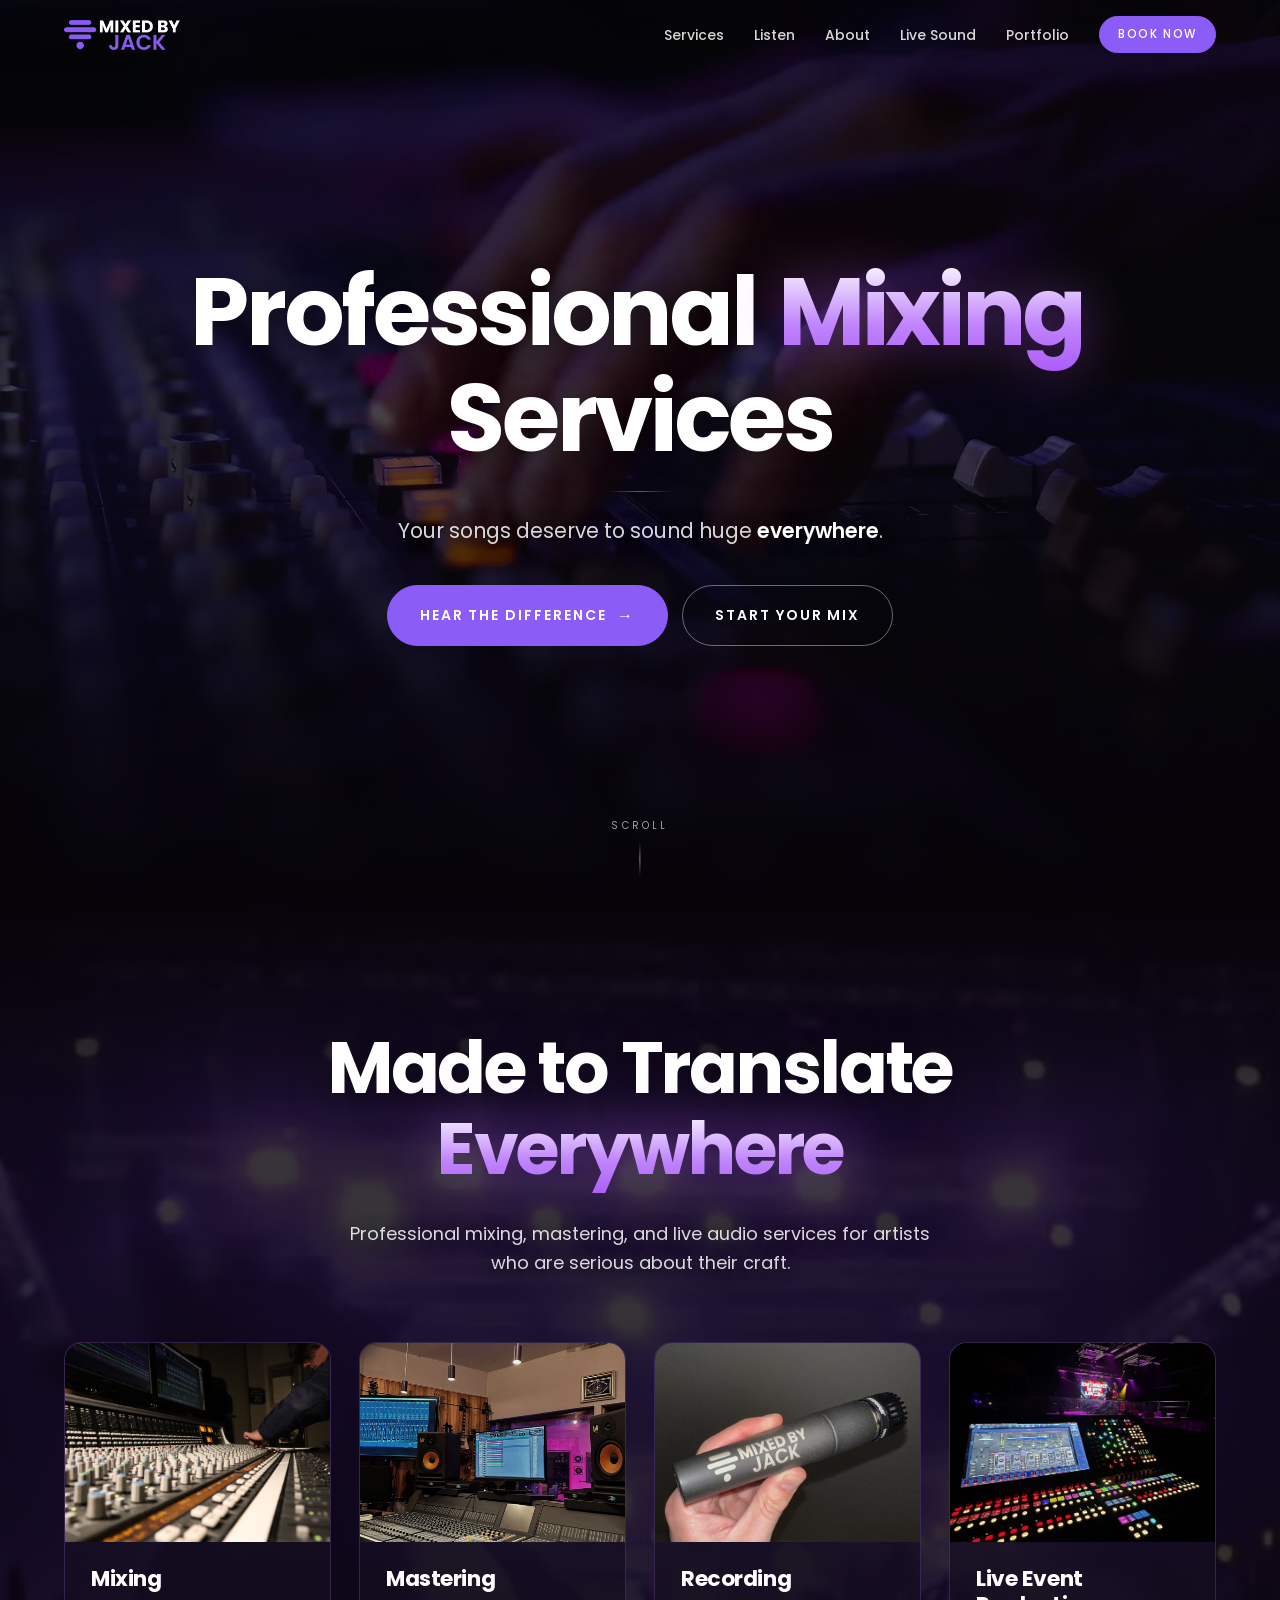
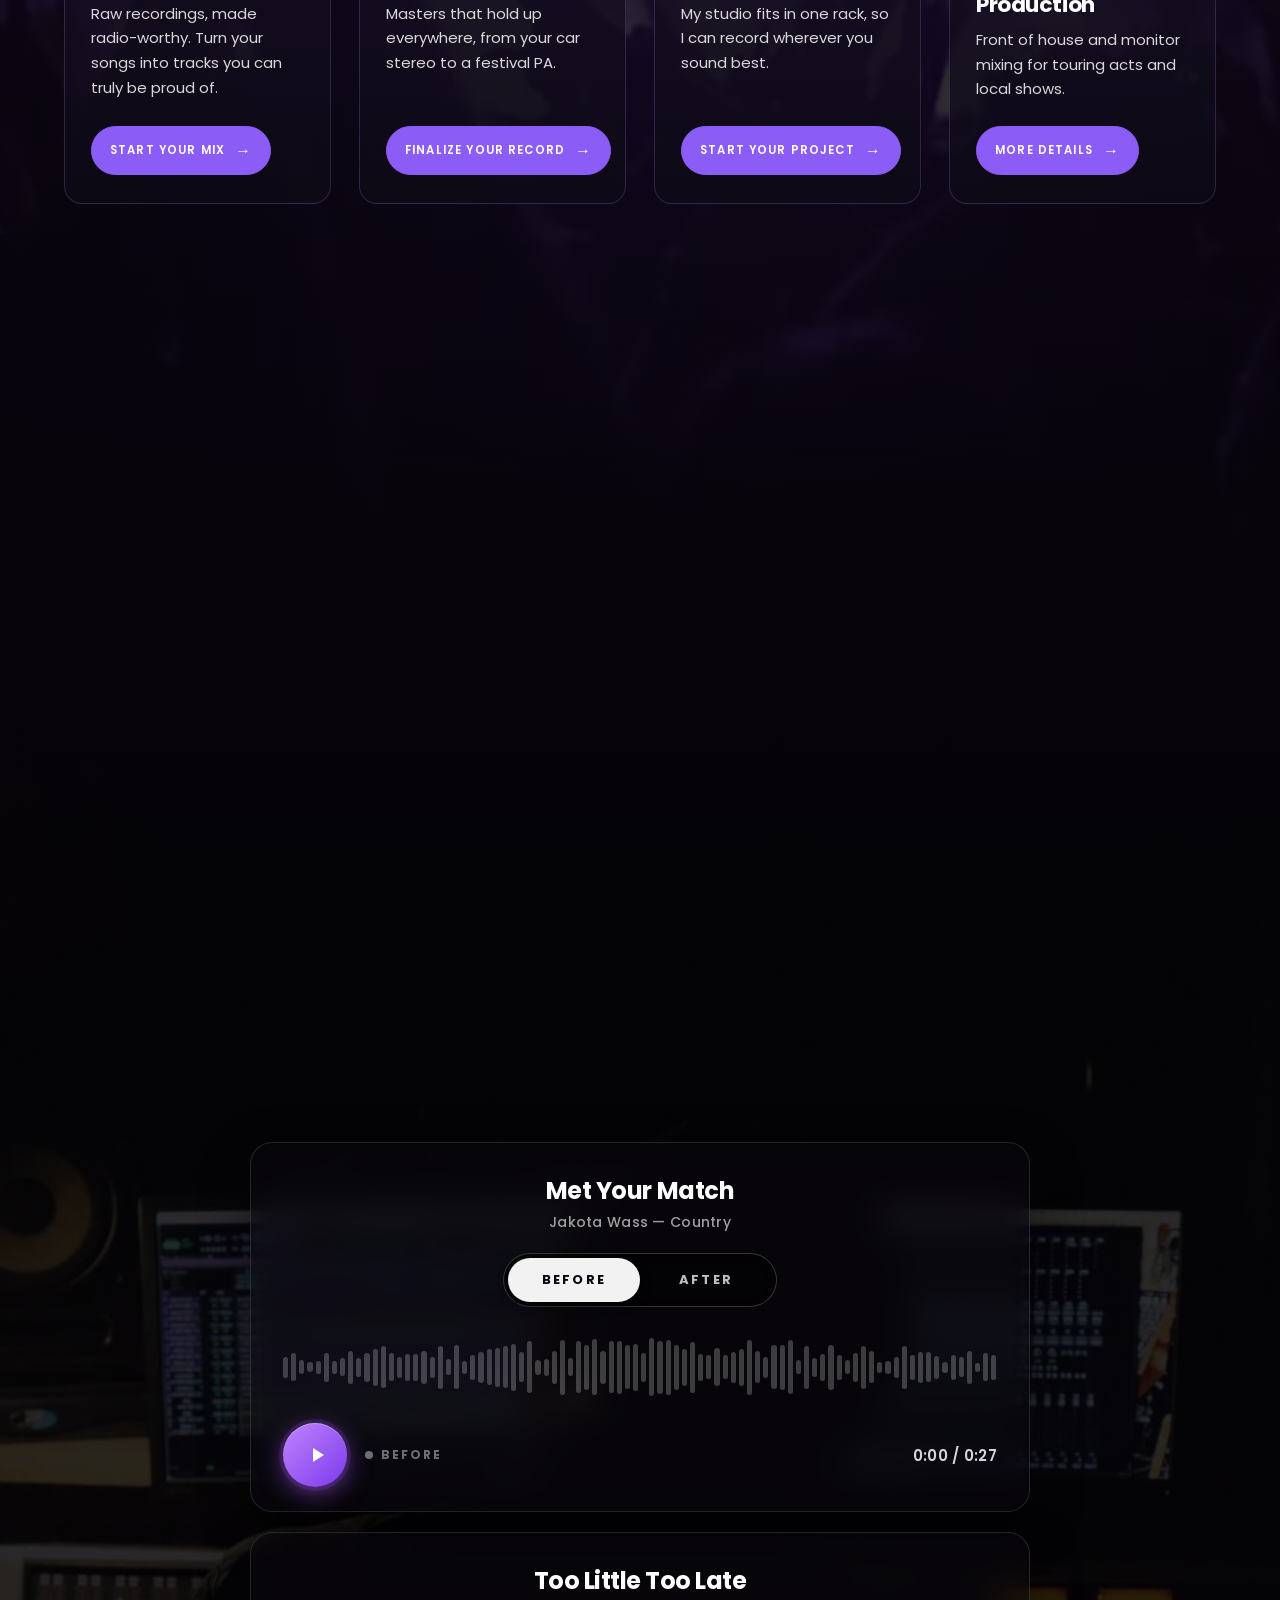
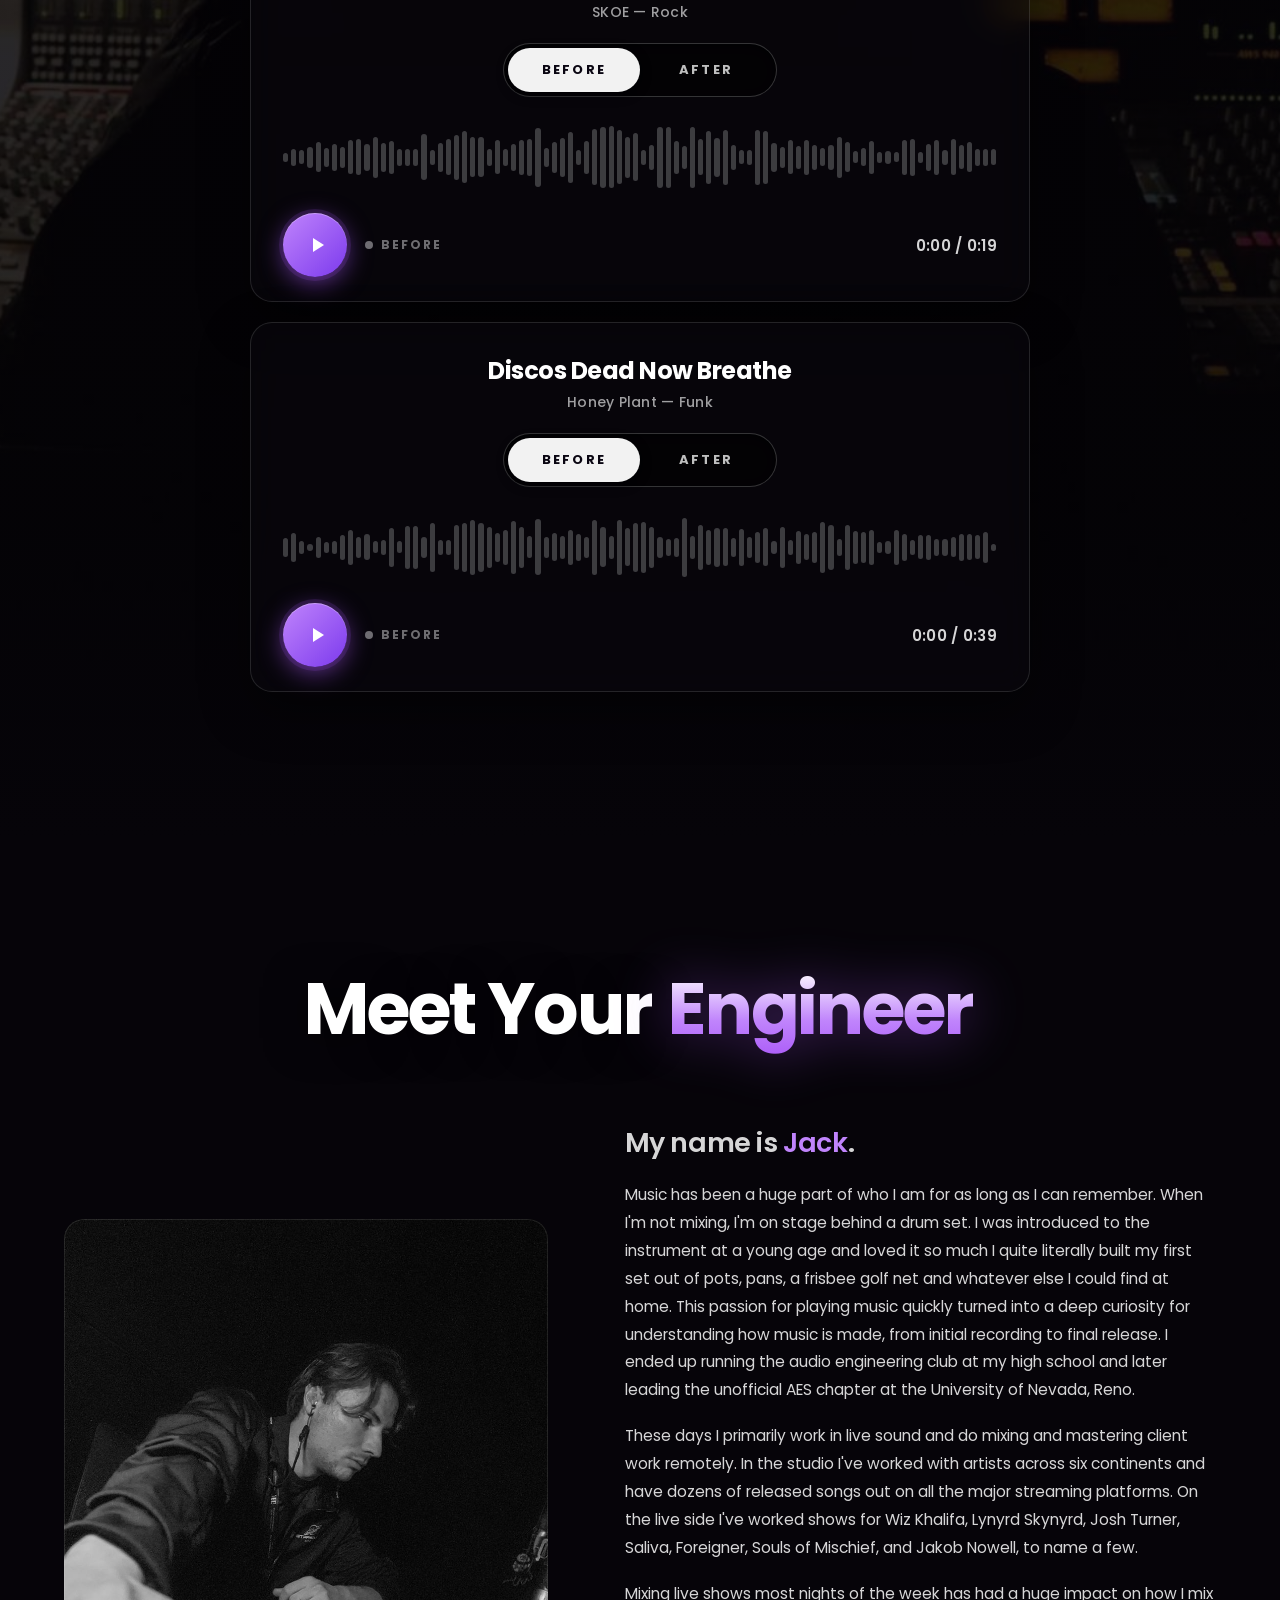
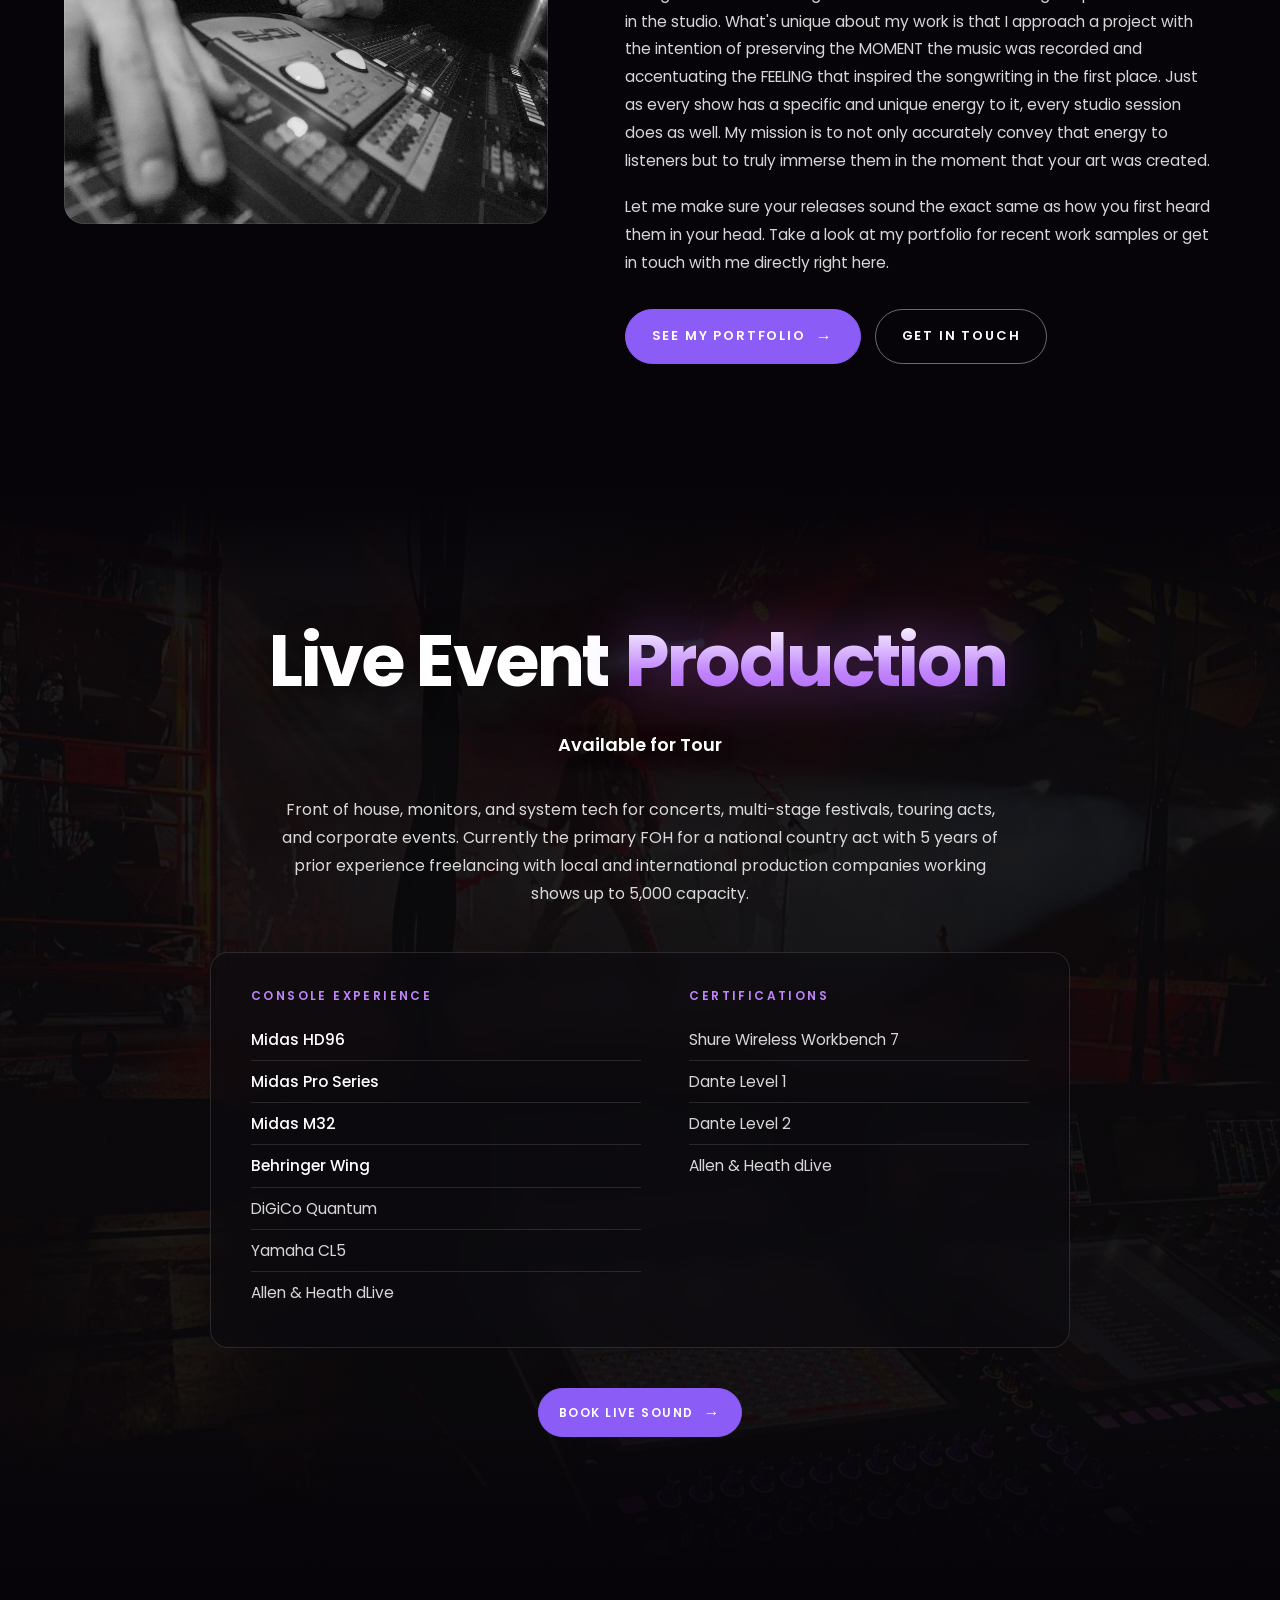
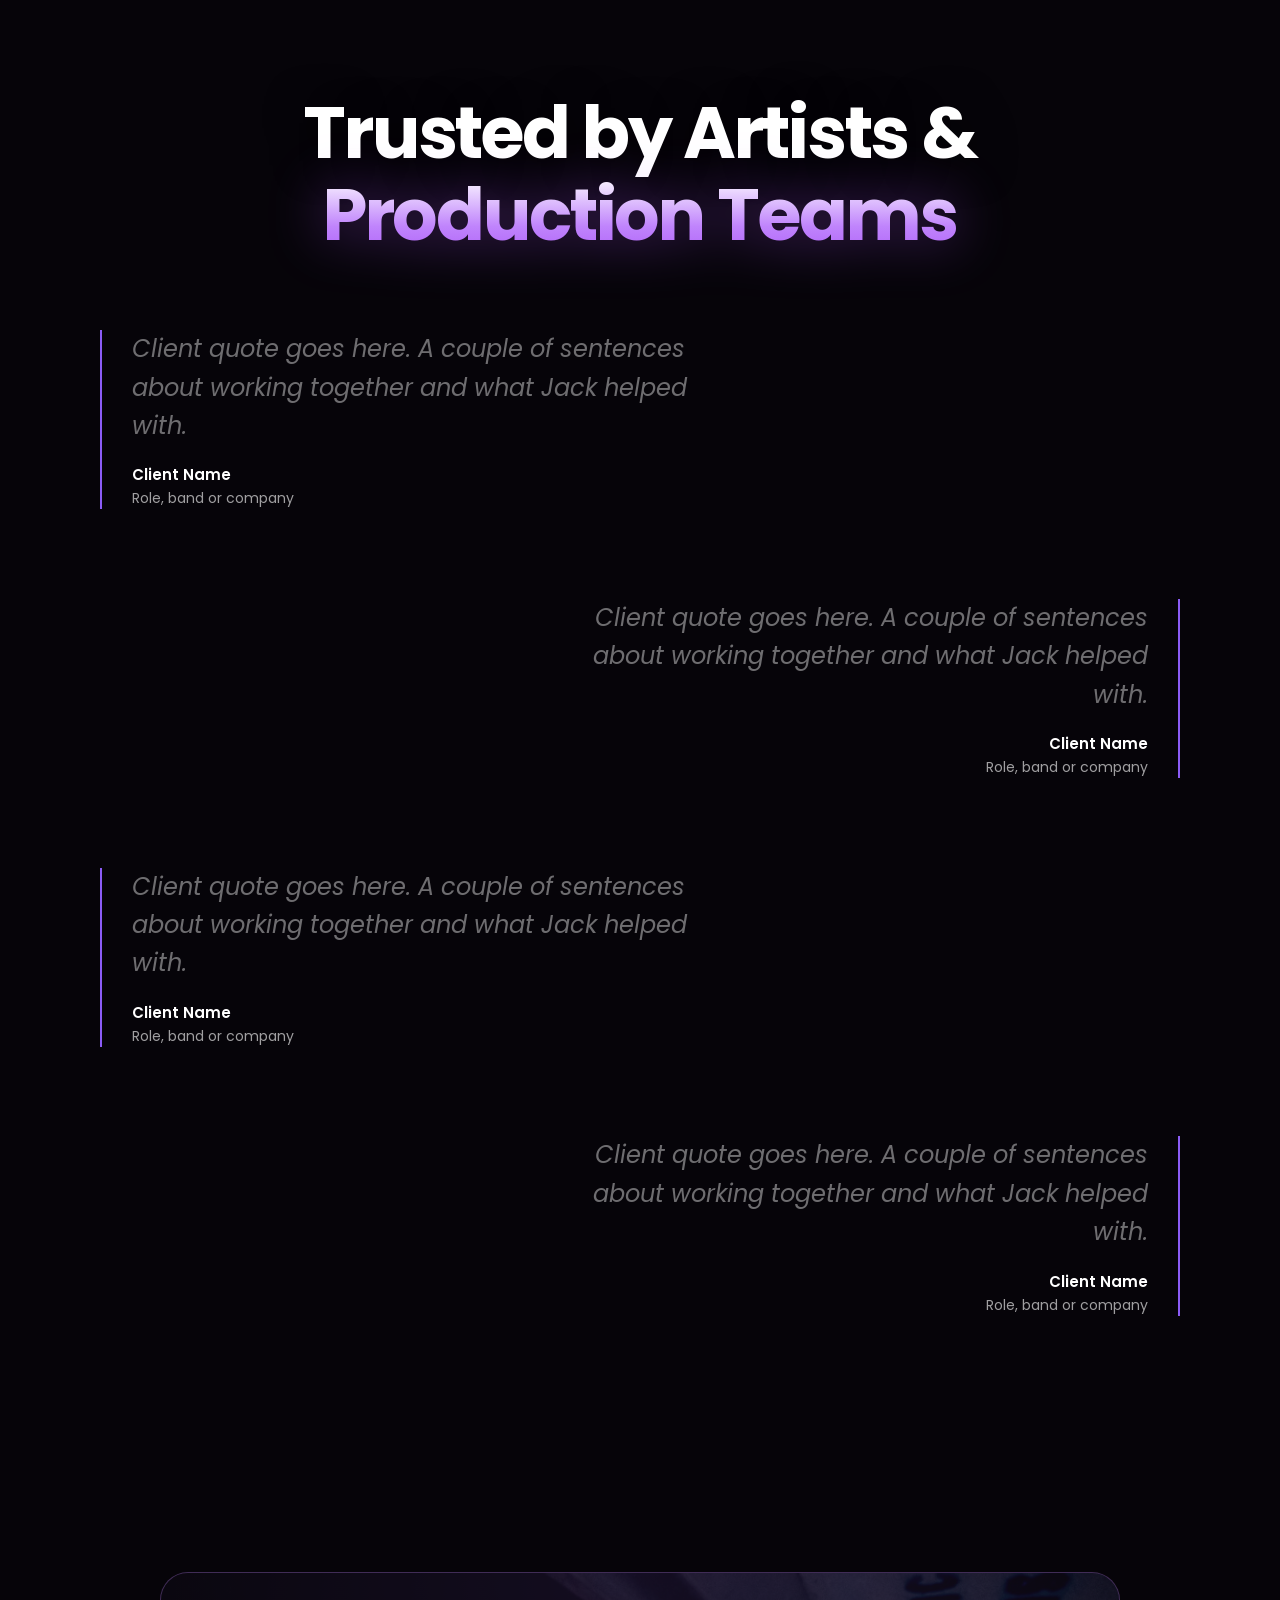
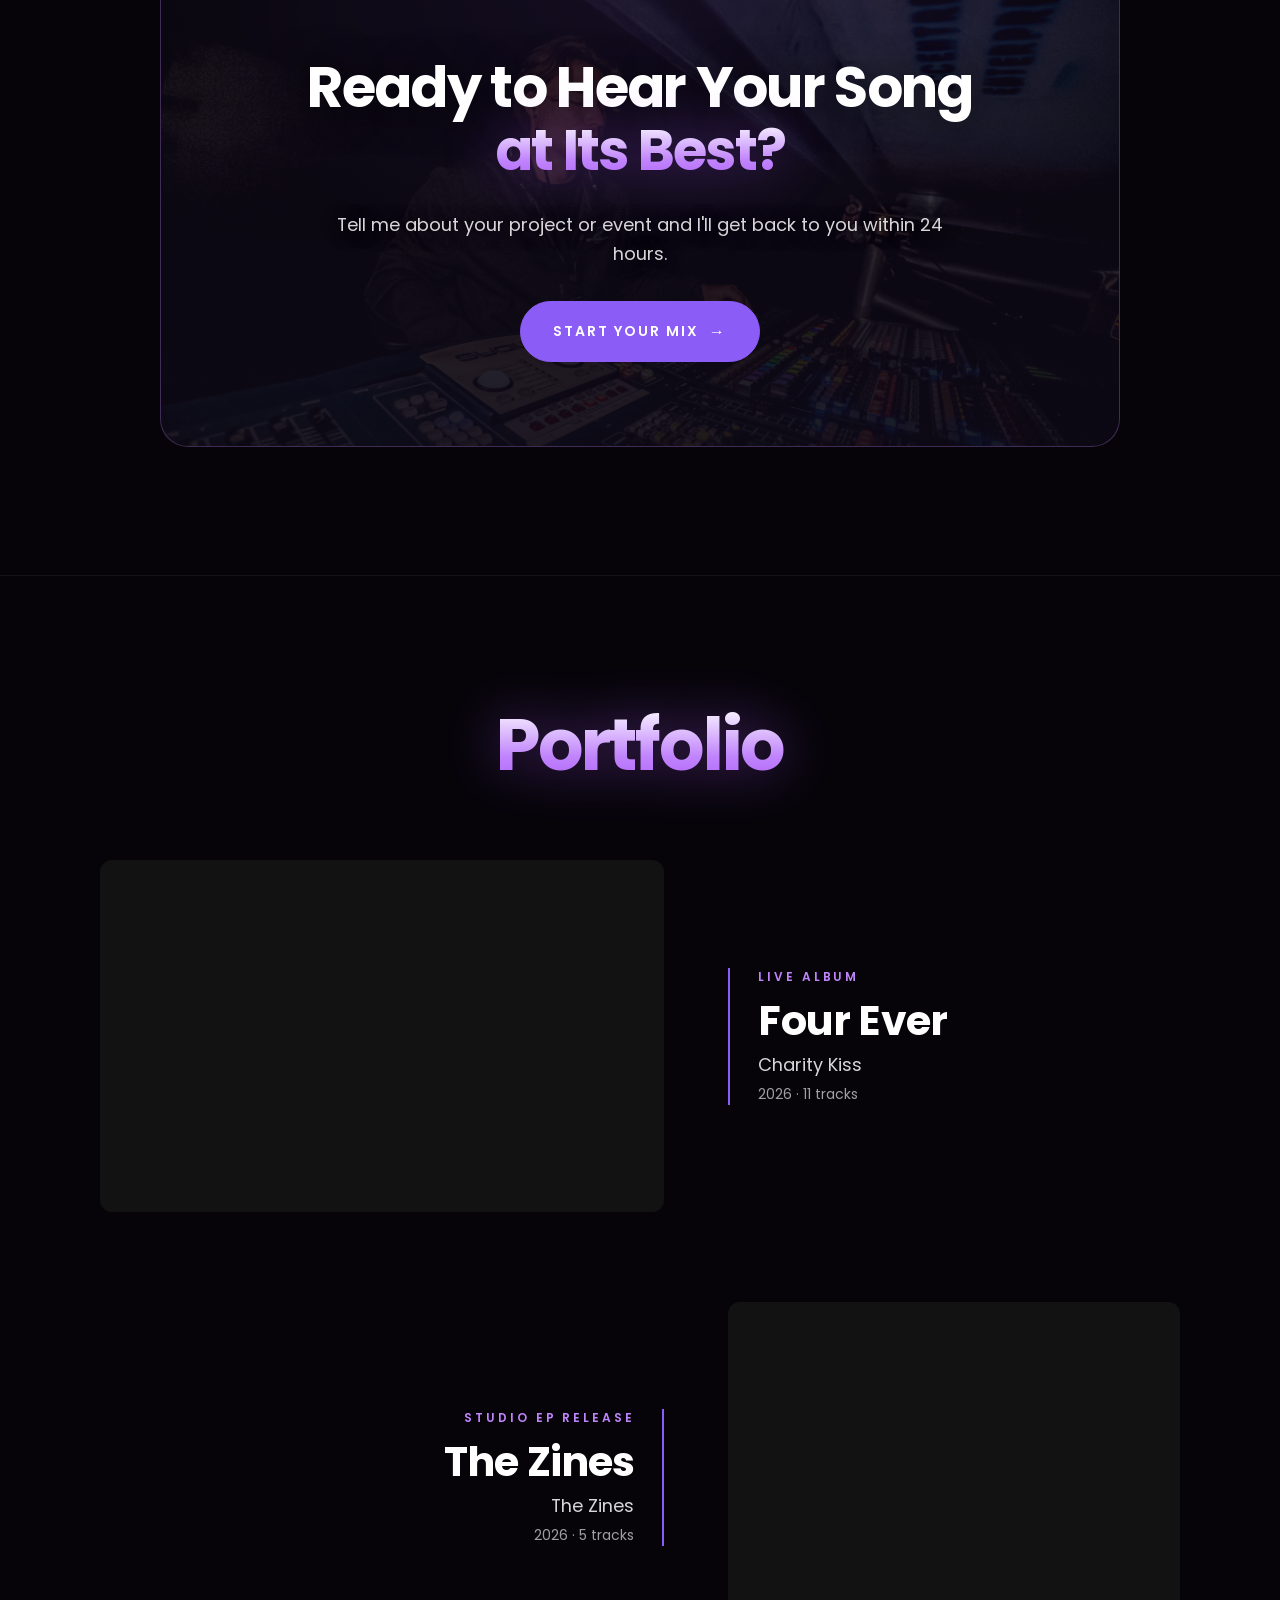
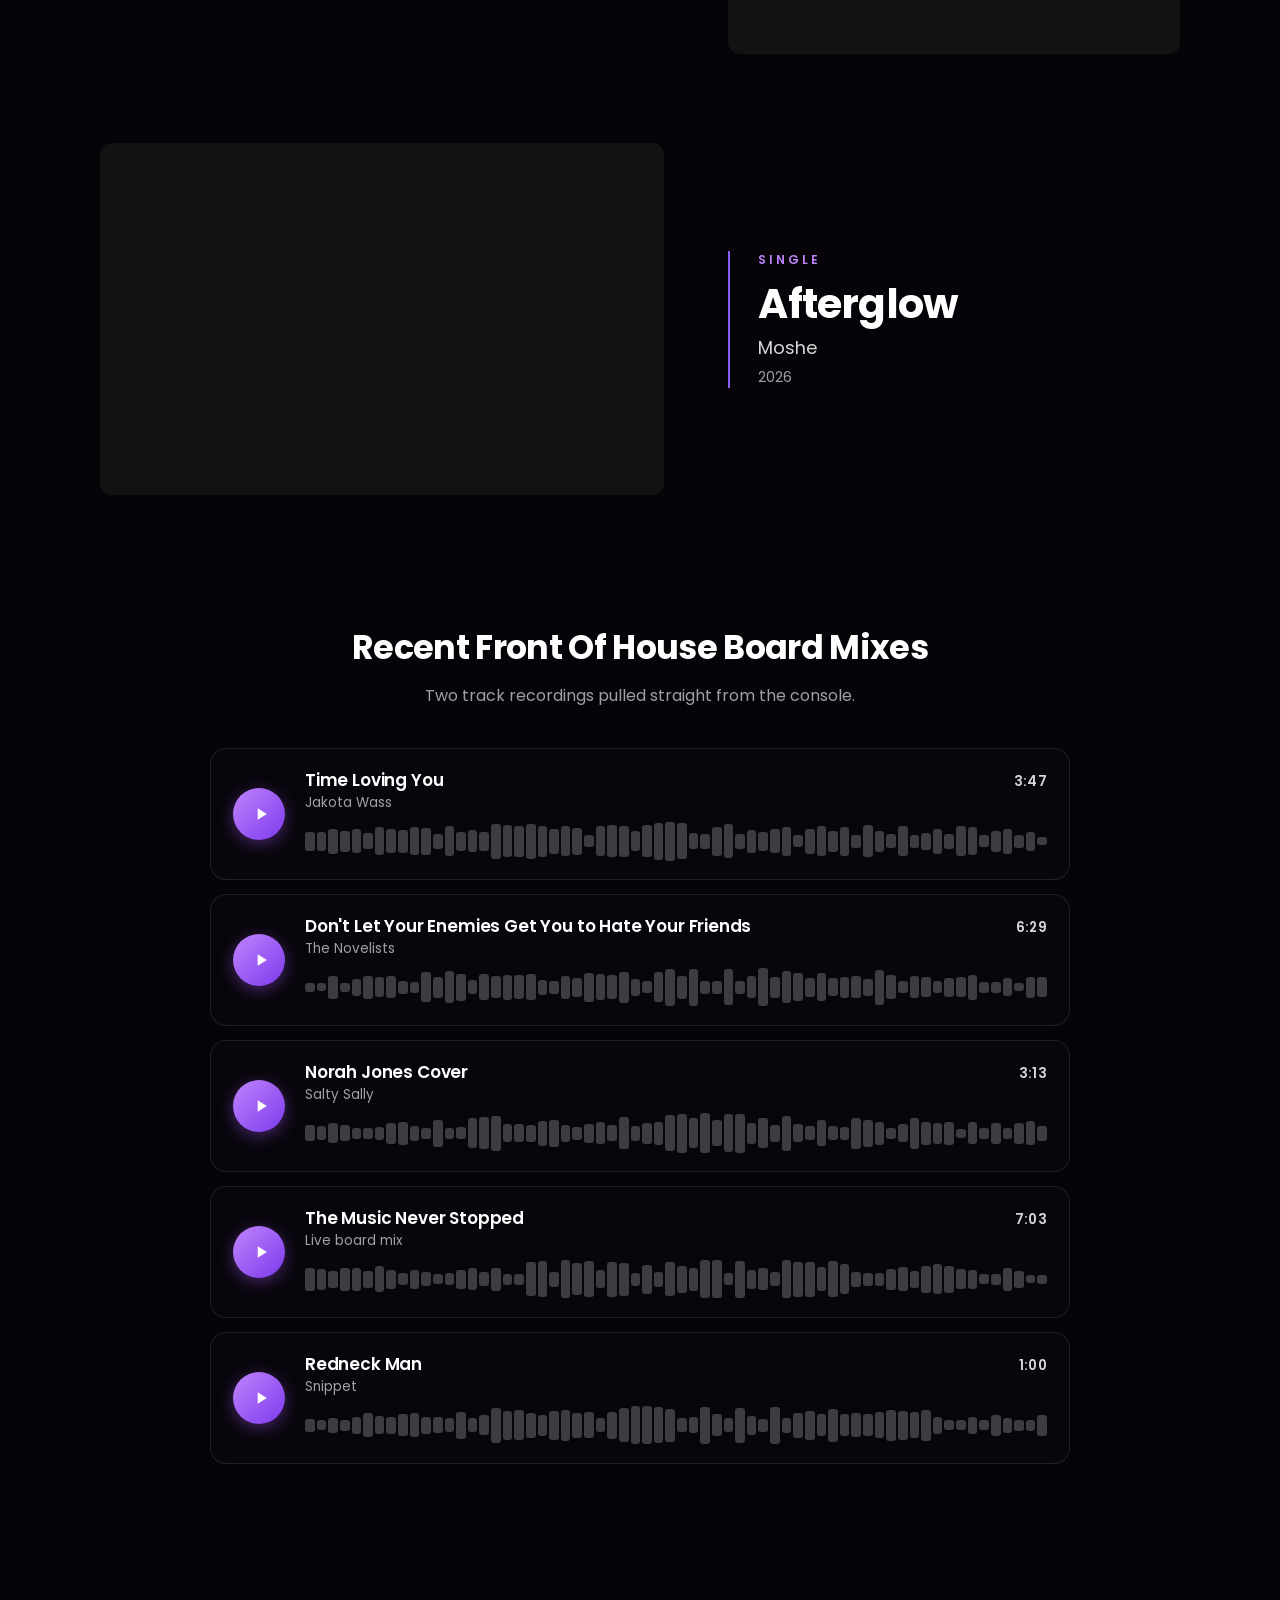
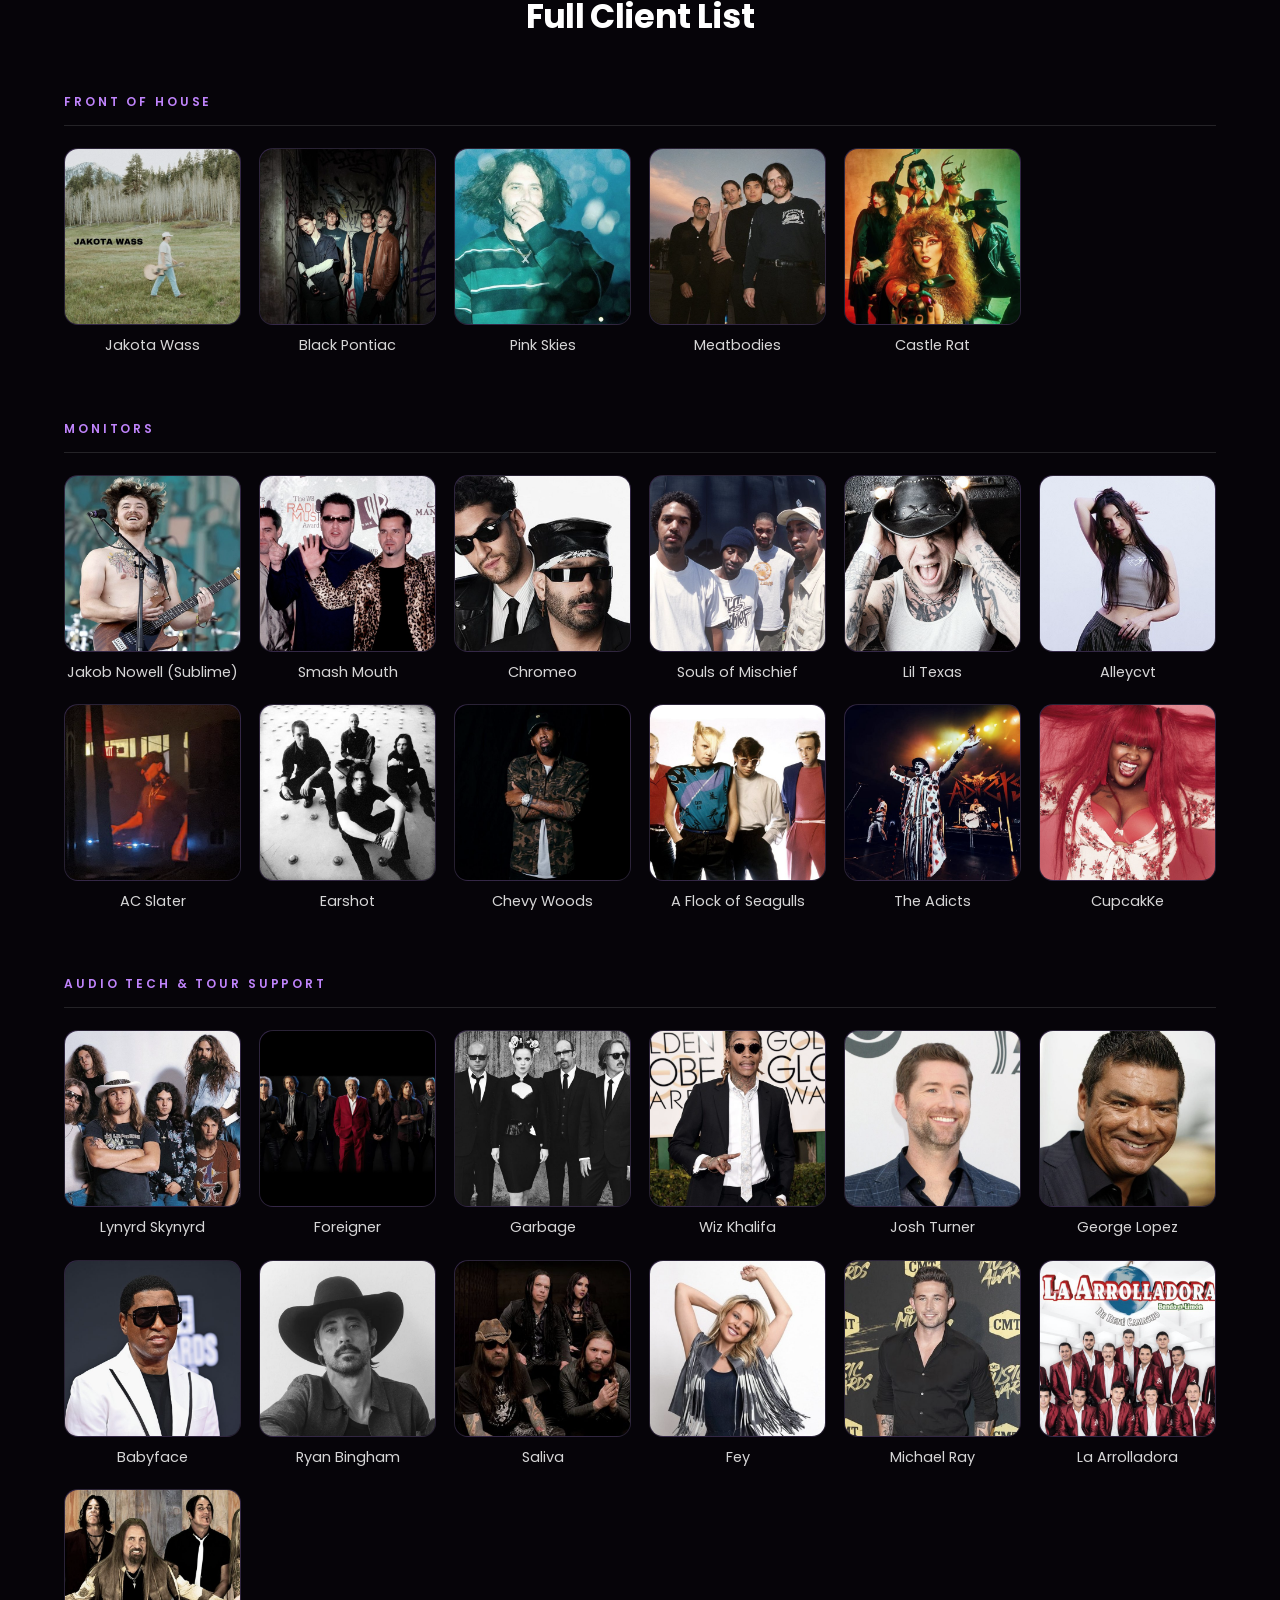
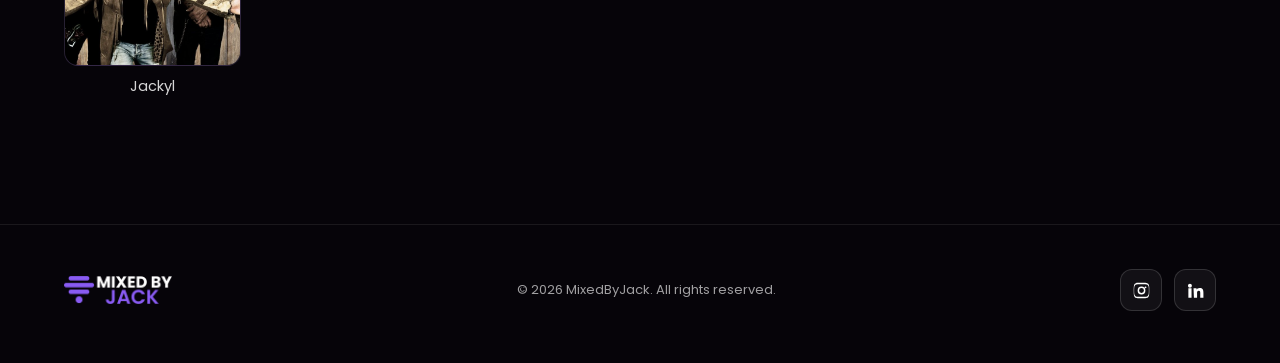
==== commit 125c1860: "Outlined service cards with hover lift, FOH board mix players, shorter live section Co-Authored-By: " ====
--- a/mixedbyjack-site 7/index.html
+++ b/mixedbyjack-site 7/index.html
@@ -73,7 +73,7 @@
         <div class="svc-body">
           <h3>Mixing</h3>
           <p>Raw recordings, made radio-worthy. Turn your songs into tracks you can truly be proud of.</p>
-          <a href="#" class="svc-link" data-open-intake>Start Your Mix <span class="arrow">→</span></a>
+          <a href="#" class="btn btn-sm" data-open-intake>Start Your Mix <span class="arrow">→</span></a>
         </div>
       </article>
       <article class="svc reveal">
@@ -81,7 +81,7 @@
         <div class="svc-body">
           <h3>Mastering</h3>
           <p>Masters that hold up everywhere, from your car stereo to a festival PA.</p>
-          <a href="#" class="svc-link" data-open-intake>Finalize Your Record <span class="arrow">→</span></a>
+          <a href="#" class="btn btn-sm" data-open-intake>Finalize Your Record <span class="arrow">→</span></a>
         </div>
       </article>
       <article class="svc reveal">
@@ -89,7 +89,7 @@
         <div class="svc-body">
           <h3>Recording</h3>
           <p>My studio fits in one rack, so I can record wherever you sound best.</p>
-          <a href="#" class="svc-link" data-open-intake>Start Your Project <span class="arrow">→</span></a>
+          <a href="#" class="btn btn-sm" data-open-intake>Start Your Project <span class="arrow">→</span></a>
         </div>
       </article>
       <article class="svc reveal">
@@ -97,7 +97,7 @@
         <div class="svc-body">
           <h3>Live Event Production</h3>
           <p>Front of house and monitor mixing for touring acts and local shows.</p>
-          <a href="#live" class="svc-link">More Details <span class="arrow">→</span></a>
+          <a href="#live" class="btn btn-sm">More Details <span class="arrow">→</span></a>
         </div>
       </article>
     </div>
@@ -166,28 +166,37 @@
 <section class="section live" id="live">
   <div class="bg-media" aria-hidden="true"><img src="assets/live-bg.jpg" alt="" loading="lazy"></div>
   <div class="bg-shade" aria-hidden="true"></div>
-  <div class="wrap">
+  <div class="wrap live-wrap">
     <header class="section-head reveal">
       <h2 class="h2">Live Event <span class="accent">Production</span></h2>
-      <p class="lede"><strong>Tour ready, and always down for a local show.</strong></p>
-    </header>
-    <div class="live-grid">
-      <div class="live-copy reveal">
-        <p>I'm a front of house and monitor engineer, and most of my nights are spent behind a console. Right now I'm the primary FOH and in-ear engineer for a national country act, running the show from load-in to the last song in 1,000 to 2,000 cap rooms.</p>
-        <p>I also mix and tech for national touring acts on outdoor mobile stages and amphitheaters, on shows up to 5,000 capacity. Fast festival changeovers and RF coordination are a normal day for me.</p>
-        <p>Before that I was the lead house engineer at a busy club venue, mixing a few shows every week and handling advancing and stage management for each one. Whether you're putting a tour together or just need someone for a single night, reach out.</p>
-      </div>
-      <div class="live-panel reveal">
-        <dl class="specs">
-          <div class="spec"><dt>Consoles</dt><dd>DiGiCo Quantum, Midas HD96, Midas Pro Series, Midas M32, Yamaha CL5, Allen &amp; Heath dLive, Behringer Wing</dd></div>
-          <div class="spec"><dt>Certified</dt><dd>Shure Wireless Workbench 7, Dante Level 1, Dante Level 2, Allen &amp; Heath dLive</dd></div>
-          <div class="spec"><dt>Shows</dt><dd>Club rooms up to 5,000 cap amphitheaters and festival stages</dd></div>
-          <div class="spec"><dt>Based in</dt><dd>Reno, NV. Ready to travel and relocate for the right tour.</dd></div>
-        </dl>
-        <div class="live-ctas">
-          <a href="#" class="btn btn-sm" data-open-contact>Book Live Sound <span class="arrow">→</span></a>
-        </div>
-      </div>
+      <p class="lede"><strong>Available for Tour</strong></p>
+    </header>
+    <p class="live-summary reveal">Front of house, monitors, and system tech for concerts, multi-stage festivals, touring acts, and corporate events. Currently the primary FOH for a national country act with 5 years of prior experience freelancing with local and international production companies working shows up to 5,000 capacity.</p>
+    <div class="live-panel reveal">
+      <div>
+        <h3>Console Experience</h3>
+        <ul class="live-list">
+          <li class="top">Midas HD96</li>
+          <li class="top">Midas Pro Series</li>
+          <li class="top">Midas M32</li>
+          <li class="top">Behringer Wing</li>
+          <li>DiGiCo Quantum</li>
+          <li>Yamaha CL5</li>
+          <li>Allen &amp; Heath dLive</li>
+        </ul>
+      </div>
+      <div>
+        <h3>Certifications</h3>
+        <ul class="live-list">
+          <li>Shure Wireless Workbench 7</li>
+          <li>Dante Level 1</li>
+          <li>Dante Level 2</li>
+          <li>Allen &amp; Heath dLive</li>
+        </ul>
+      </div>
+    </div>
+    <div class="live-ctas reveal">
+      <a href="#" class="btn btn-sm" data-open-contact>Book Live Sound <span class="arrow">→</span></a>
     </div>
   </div>
 </section>
@@ -272,6 +281,14 @@
       </div>
     </div>
 
+    <div class="board-mixes">
+      <header class="board-head reveal">
+        <h3 class="clients-title">Recent Front Of House Board Mixes</h3>
+        <p>Two track recordings pulled straight from the console.</p>
+      </header>
+      <div class="board-list" id="board-players"></div>
+    </div>
+
     <h3 class="clients-title reveal">Full Client List</h3>
     <!-- Artist photos: drop square images into assets/clients/ named like the src below
          (e.g. assets/clients/wiz-khalifa.jpg). Any artist without a photo shows initials. -->
--- a/mixedbyjack-site 7/styles.css
+++ b/mixedbyjack-site 7/styles.css
@@ -172,23 +172,29 @@
 .svc-grid{display:grid;grid-template-columns:repeat(4,minmax(0,1fr));gap:clamp(24px,2.4vw,36px) clamp(20px,2.2vw,32px)}
 @media (max-width:1100px){.svc-grid{grid-template-columns:repeat(2,minmax(0,1fr));max-width:820px;margin:0 auto}}
 @media (max-width:560px){.svc-grid{grid-template-columns:1fr;max-width:460px}}
-.svc{display:flex;flex-direction:column}
-.svc-media{position:relative;aspect-ratio:4/3;overflow:hidden;border-radius:12px;background:#0c0912}
+.svc{
+  position:relative;display:flex;flex-direction:column;overflow:hidden;
+  border-radius:18px;
+  background:linear-gradient(180deg,rgba(28,18,44,.72) 0%,rgba(14,10,22,.82) 100%);
+  border:1px solid rgba(192,132,252,.2);
+  transition:transform .35s cubic-bezier(.2,.7,.2,1),border-color .3s ease,background .3s ease,box-shadow .35s ease;
+}
+.svc.reveal.in:hover{
+  transform:translateY(-8px);
+  border-color:rgba(192,132,252,.6);
+  background:linear-gradient(180deg,rgba(42,26,68,.82) 0%,rgba(20,13,32,.9) 100%);
+  box-shadow:0 22px 48px rgba(0,0,0,.5);
+}
+.svc.reveal{transition:opacity .8s ease,transform .35s cubic-bezier(.2,.7,.2,1),border-color .3s ease,background .3s ease,box-shadow .35s ease}
+.svc-media{position:relative;aspect-ratio:4/3;overflow:hidden;background:#0c0912}
 .svc-media img{width:100%;height:100%;object-fit:cover;transition:transform .9s cubic-bezier(.2,.7,.2,1)}
 .svc-media img.mic{object-position:center 42%}
 .svc:hover .svc-media img{transform:scale(1.04)}
-.svc-body{display:flex;flex-direction:column;flex:1;padding:20px 2px 0}
-.svc h3{font-weight:600;font-size:clamp(20px,1.6vw,23px);letter-spacing:-0.015em;line-height:1.25;margin-bottom:8px}
-.svc p{font-size:15px;line-height:1.65;color:var(--ink-soft);margin-bottom:16px;flex:1}
-.svc-link{
-  align-self:flex-start;display:inline-flex;align-items:center;gap:8px;
-  font-weight:500;font-size:15px;color:#fff;text-decoration:none;
-  padding-bottom:3px;border-bottom:1px solid var(--brand);
-  transition:color .2s ease,border-color .2s ease;
-}
-.svc-link .arrow{transition:transform .3s ease}
-.svc-link:hover{color:var(--purple-bright);border-color:var(--purple-bright)}
-.svc-link:hover .arrow{transform:translateX(4px)}
+.svc-body{display:flex;flex-direction:column;flex:1;padding:24px 26px 28px}
+.svc h3{font-weight:700;font-size:clamp(21px,1.7vw,25px);letter-spacing:-0.02em;line-height:1.2;margin-bottom:10px}
+.svc p{font-size:15px;line-height:1.65;color:var(--ink-soft);margin-bottom:24px;flex:1}
+.svc .btn{align-self:flex-start;white-space:nowrap;font-size:11.5px;letter-spacing:.1em;padding:11px 18px}
+@media (max-width:560px){.svc-body{padding:22px 22px 24px}}
 
 .trust{margin-top:clamp(64px,8vw,104px);text-align:center}
 .trust .label{
@@ -336,21 +342,22 @@
    ========================================================= */
 .live .bg-media img{object-position:center 42%;filter:brightness(2.1) contrast(1.05) saturate(1.1)}
 .live .bg-shade{background:linear-gradient(180deg,var(--bg) 0%,rgba(6,4,9,.74) 14%,rgba(6,4,9,.8) 86%,var(--bg) 100%)}
-.live-grid{display:grid;grid-template-columns:minmax(0,1fr) minmax(0,1fr);gap:clamp(32px,5vw,72px);align-items:start;max-width:1140px;margin:0 auto}
-.live-copy p{font-size:clamp(16px,1.2vw,17.5px);line-height:1.8;color:var(--ink-soft);margin-bottom:18px}
-.live-copy p:last-child{margin-bottom:0}
+.live .section-head{margin-bottom:clamp(24px,3vw,36px)}
+.live-wrap{max-width:860px;margin:0 auto}
+.live-summary{font-size:clamp(16px,1.25vw,18px);line-height:1.75;color:var(--ink-soft);text-align:center;max-width:720px;margin:0 auto clamp(32px,4vw,44px)}
 .live-panel{
-  border-radius:18px;padding:8px 28px 28px;
-  background:rgba(12,10,16,.55);border:1px solid rgba(255,255,255,.12);
+  display:grid;grid-template-columns:minmax(0,1.15fr) minmax(0,1fr);gap:clamp(24px,4vw,48px);
+  border-radius:18px;padding:clamp(24px,3vw,34px) clamp(22px,3.4vw,40px);
+  background:rgba(12,10,16,.6);border:1px solid rgba(255,255,255,.12);
   backdrop-filter:blur(14px);-webkit-backdrop-filter:blur(14px);
 }
-.specs{margin:0}
-.spec{display:grid;grid-template-columns:120px 1fr;gap:18px;padding:18px 0;border-bottom:1px solid var(--line)}
-.spec dt{font-weight:600;font-size:11.5px;letter-spacing:.2em;text-transform:uppercase;color:var(--purple-bright);padding-top:3px}
-.spec dd{font-size:15px;line-height:1.6;color:var(--ink-soft)}
-.live-ctas{display:flex;gap:12px;flex-wrap:wrap;margin-top:26px}
-@media (max-width:900px){.live-grid{grid-template-columns:1fr}}
-@media (max-width:560px){.spec{grid-template-columns:1fr;gap:6px}.live-panel{padding:4px 20px 22px}}
+.live-panel h3{font-weight:600;font-size:12px;letter-spacing:.2em;text-transform:uppercase;color:var(--purple-bright);margin-bottom:14px}
+.live-list{list-style:none;margin:0;padding:0}
+.live-list li{font-size:15.5px;line-height:1.5;color:var(--ink-soft);padding:9px 0;border-bottom:1px solid var(--line)}
+.live-list li:last-child{border-bottom:none}
+.live-list li.top{color:#fff;font-weight:500}
+.live-ctas{display:flex;justify-content:center;margin-top:clamp(28px,3.5vw,40px)}
+@media (max-width:700px){.live-panel{grid-template-columns:1fr}}
 
 /* =========================================================
    TESTIMONIALS — staggered rows
@@ -418,6 +425,39 @@
   .release.right .release-embed{order:0}
   .release.right .release-info{text-align:left;border-right:none;border-left:2px solid var(--brand);padding-right:0;padding-left:22px}
   .release .release-info{order:-1}
+}
+
+.board-mixes{max-width:860px;margin:0 auto clamp(80px,10vw,130px)}
+.board-head{text-align:center;margin-bottom:clamp(28px,3.5vw,40px)}
+.board-head .clients-title{margin-bottom:10px}
+.board-head p{font-size:16px;color:var(--ink-faint)}
+.board-list{display:flex;flex-direction:column;gap:14px}
+.board-row{
+  display:flex;align-items:center;gap:20px;
+  padding:18px 22px;border-radius:16px;
+  background:rgba(12,10,16,.55);border:1px solid rgba(255,255,255,.1);
+  transition:opacity .8s ease,transform .8s cubic-bezier(.2,.7,.2,1),border-color .3s ease;
+}
+.board-row:hover{border-color:rgba(255,255,255,.22)}
+.board-row.playing{border-color:rgba(192,132,252,.5)}
+.board-row .play-btn{width:52px;height:52px;flex:none;box-shadow:0 4px 16px rgba(168,85,247,.4)}
+.board-row .play-btn svg{width:20px;height:20px}
+.board-row.playing .icon-play{display:none}
+.board-row.playing .icon-pause{display:block}
+.board-row.error .play-btn{opacity:.3;pointer-events:none}
+.board-main{flex:1;min-width:0}
+.board-top{display:flex;justify-content:space-between;align-items:baseline;gap:16px;margin-bottom:8px}
+.board-info{min-width:0}
+.board-info h4{font-size:17px;font-weight:600;letter-spacing:-0.01em;white-space:nowrap;overflow:hidden;text-overflow:ellipsis}
+.board-info p{font-size:13.5px;color:var(--ink-faint)}
+.board-row .time{font-size:13.5px;flex:none}
+.board-row .waveform{height:40px;gap:2px;padding:0}
+.board-row .waveform .bar.played{background:linear-gradient(180deg,var(--purple-bright),var(--purple))}
+@media (max-width:520px){
+  .board-row{gap:14px;padding:14px 16px}
+  .board-row .play-btn{width:44px;height:44px}
+  .board-info h4{font-size:15.5px}
+  .board-row .waveform{height:32px}
 }
 
 .clients-title{text-align:center;font-weight:700;font-size:clamp(26px,2.6vw,34px);letter-spacing:-0.02em;margin-bottom:clamp(36px,4vw,52px)}
